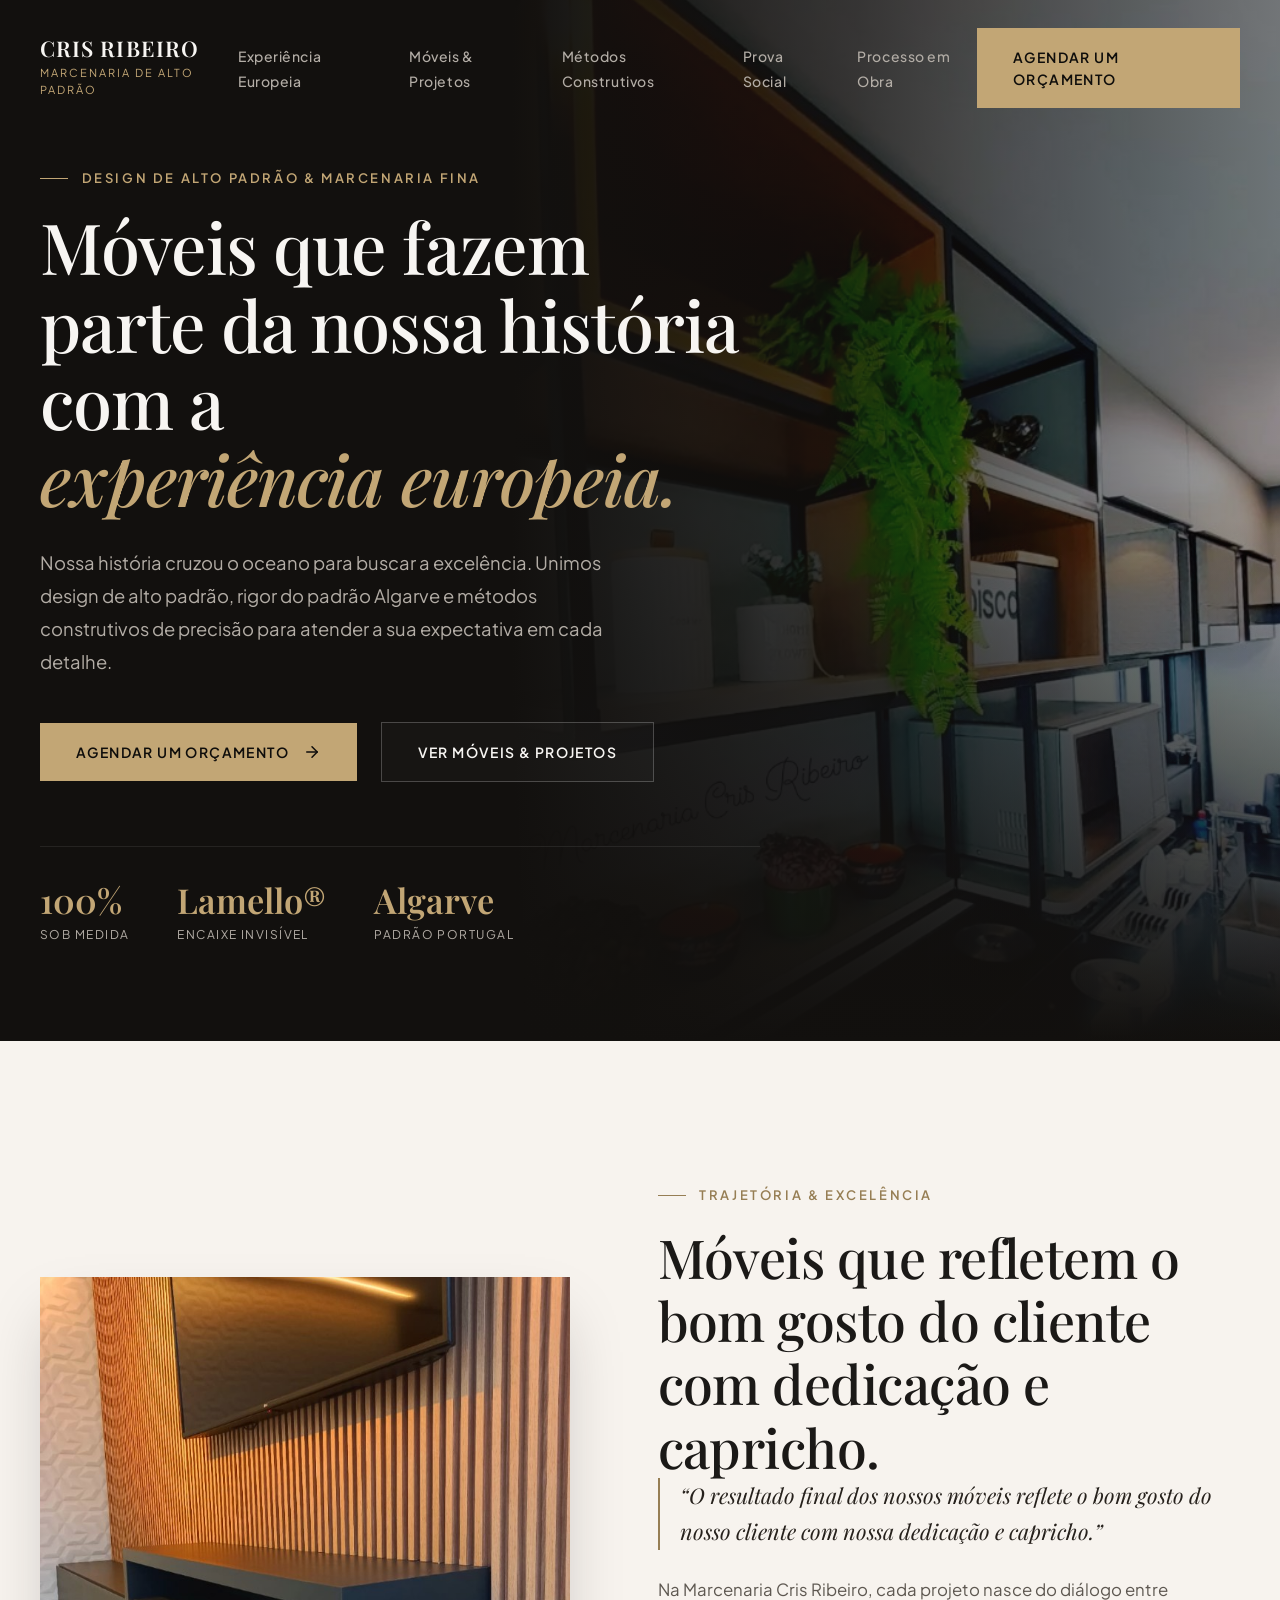
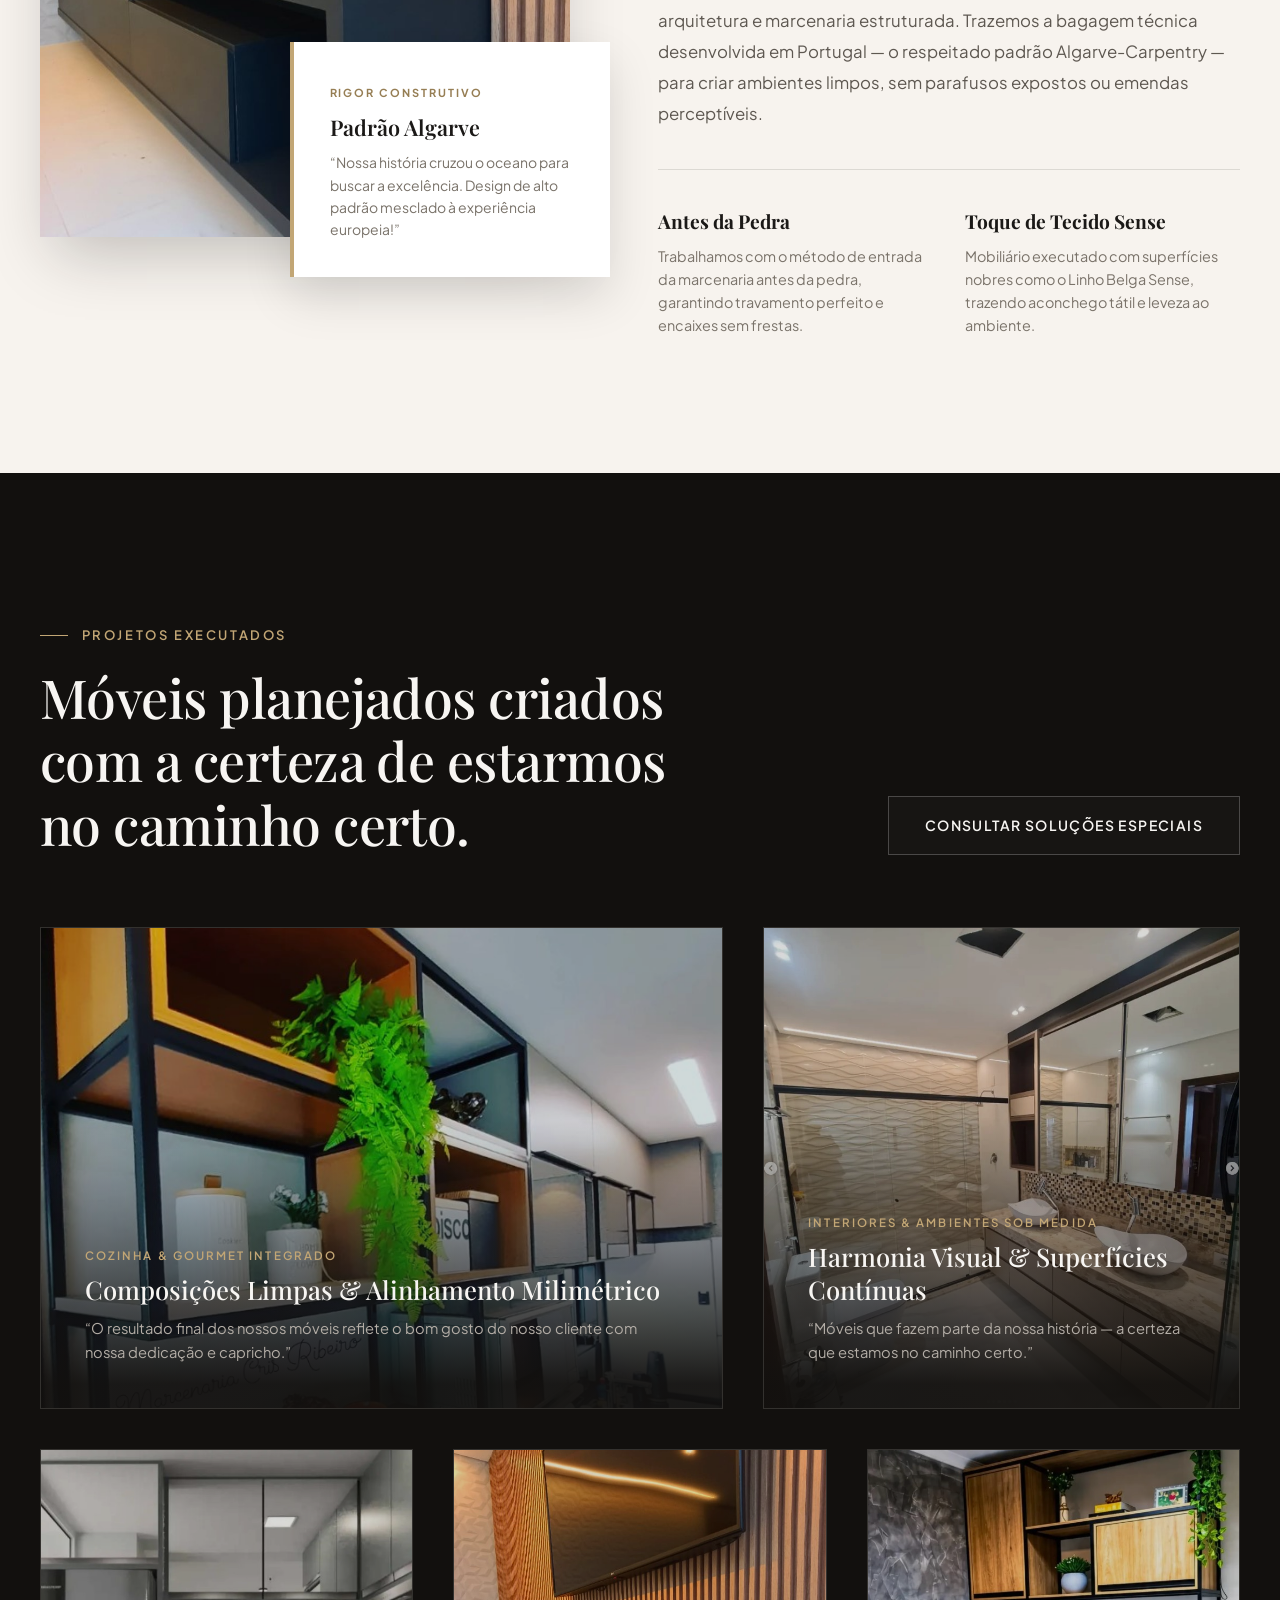
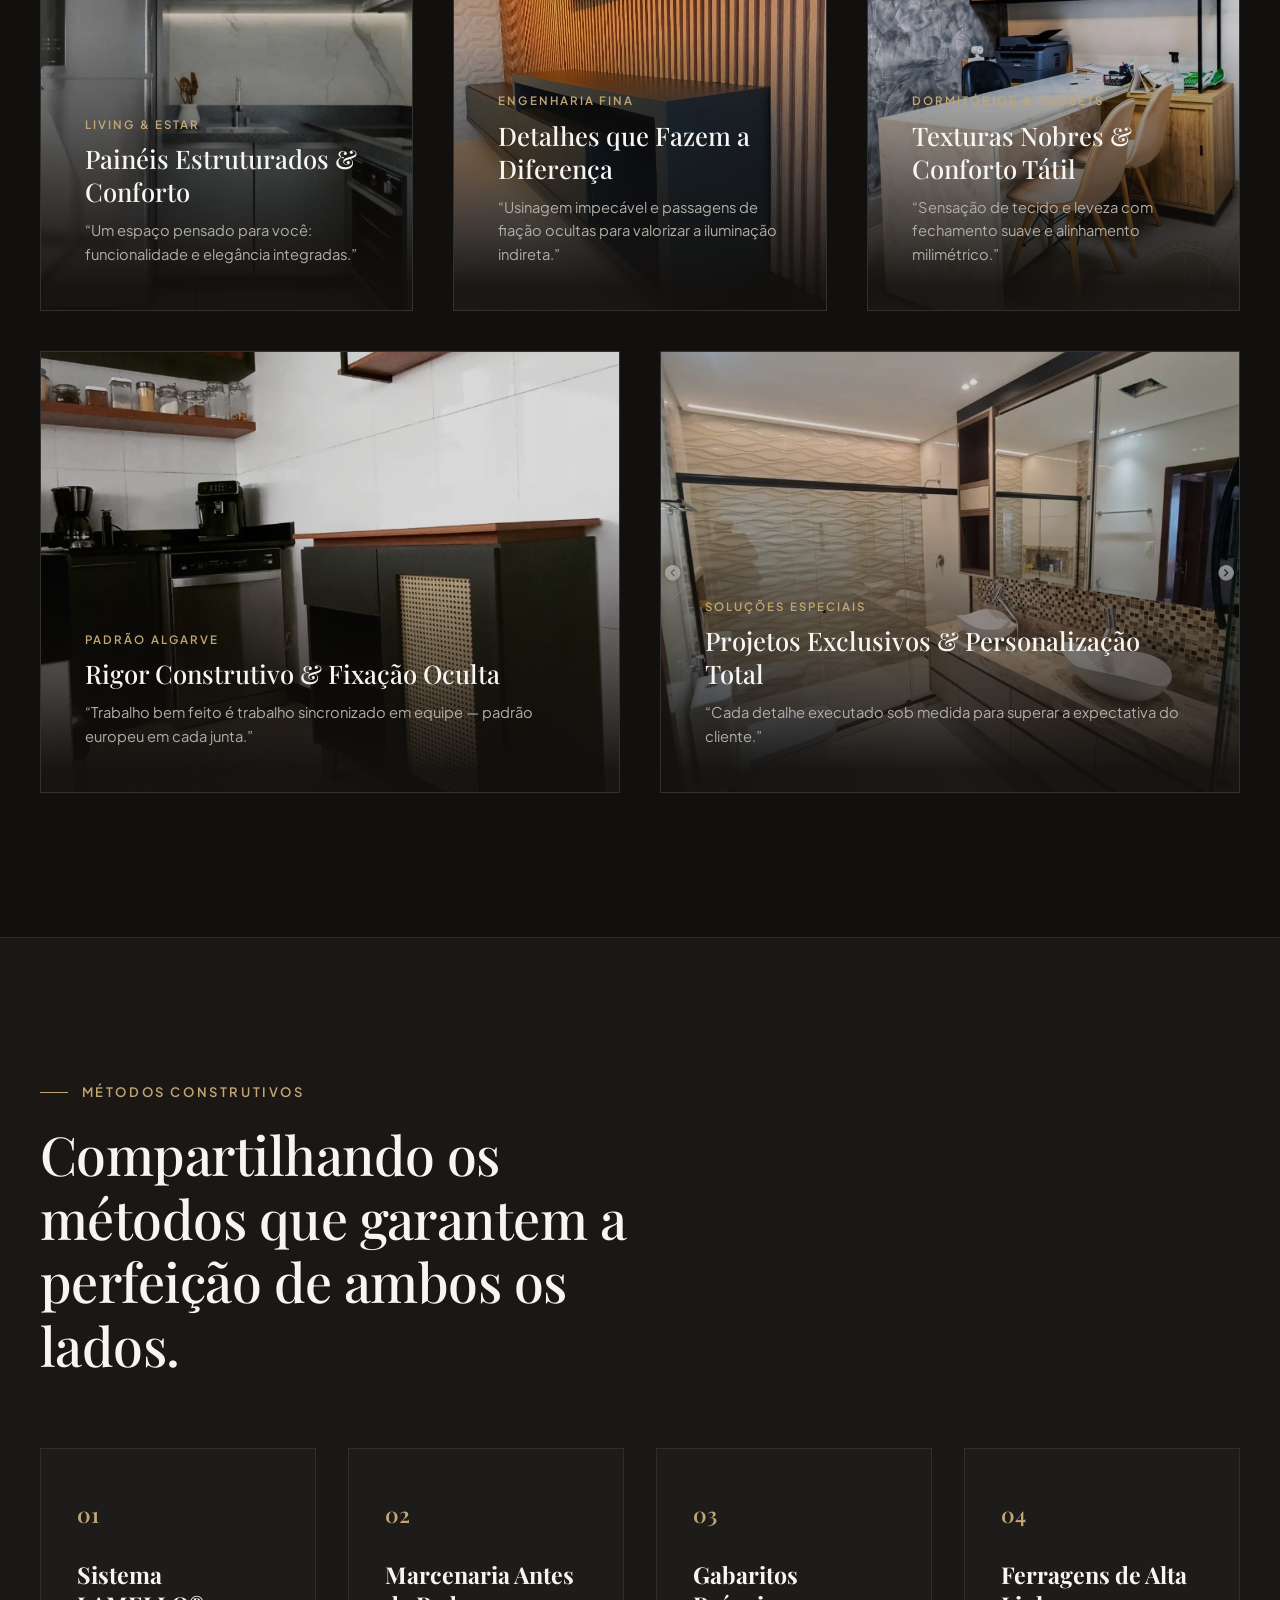
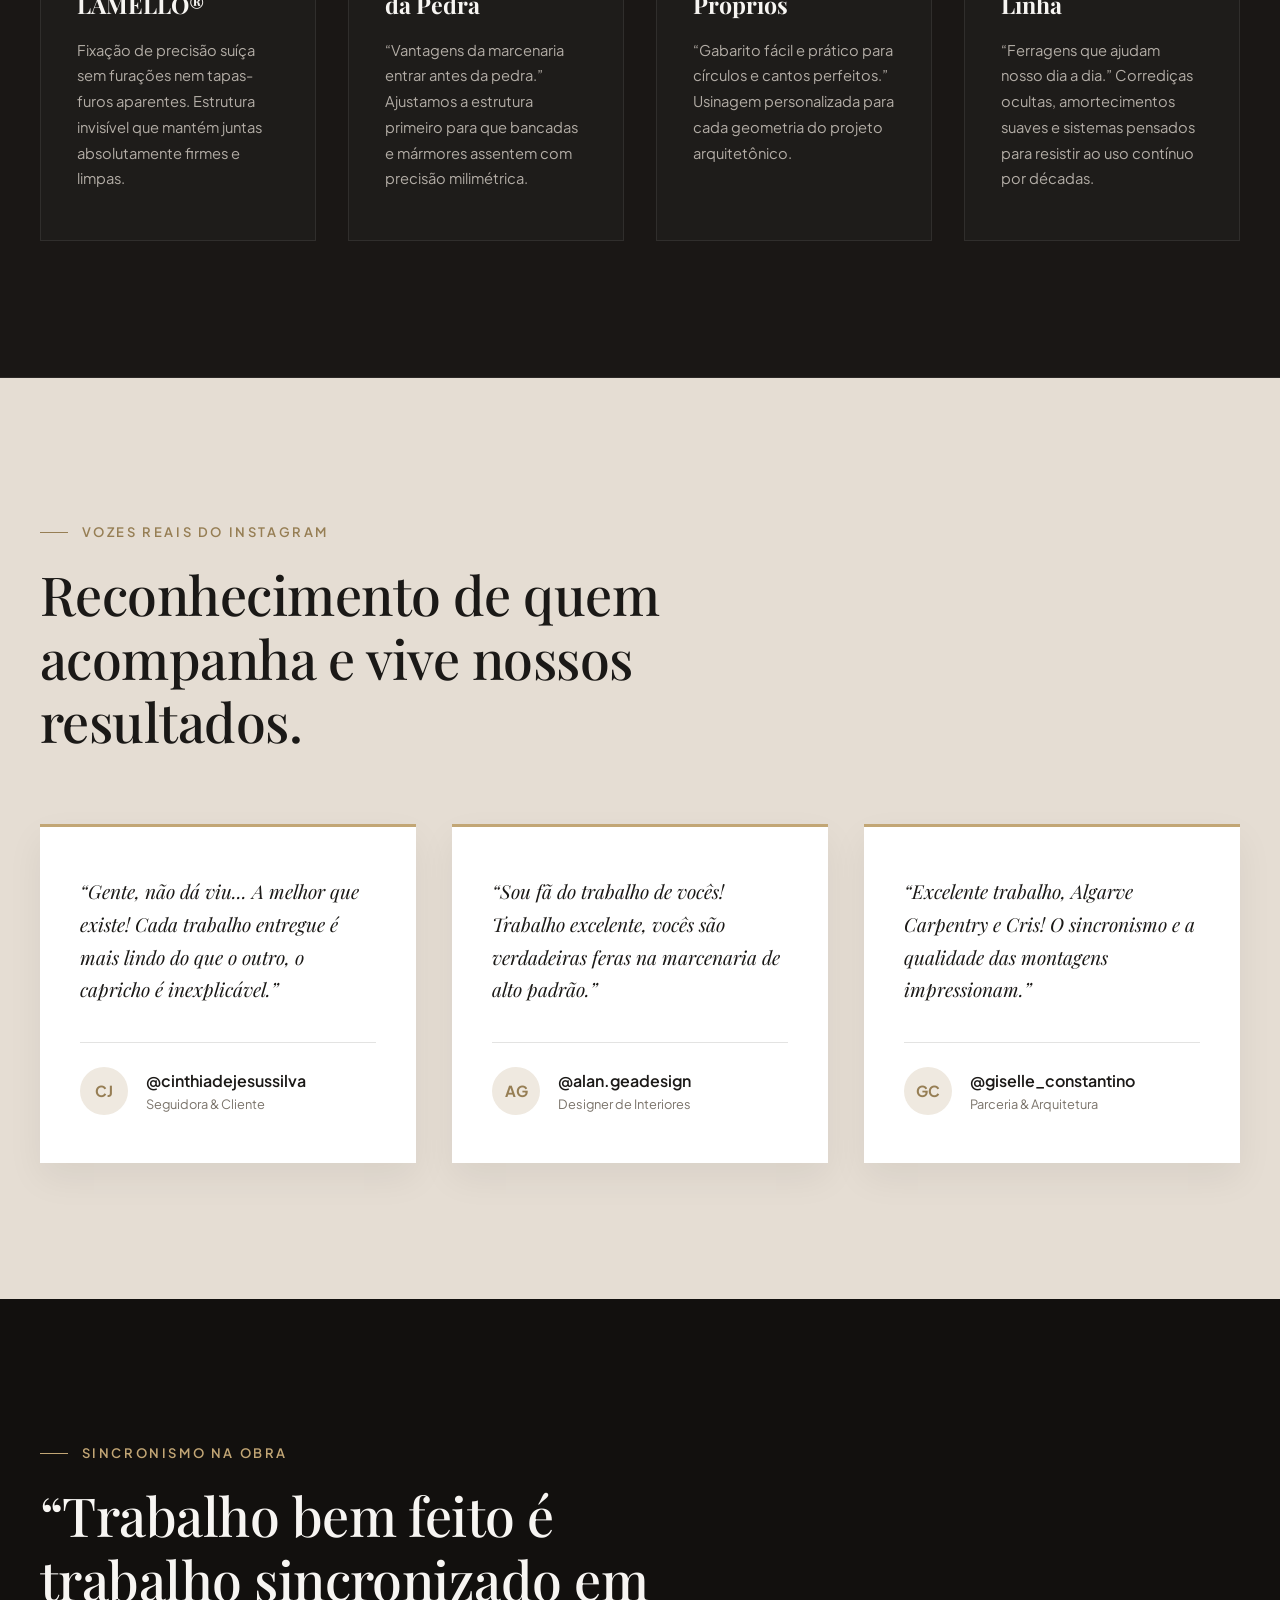
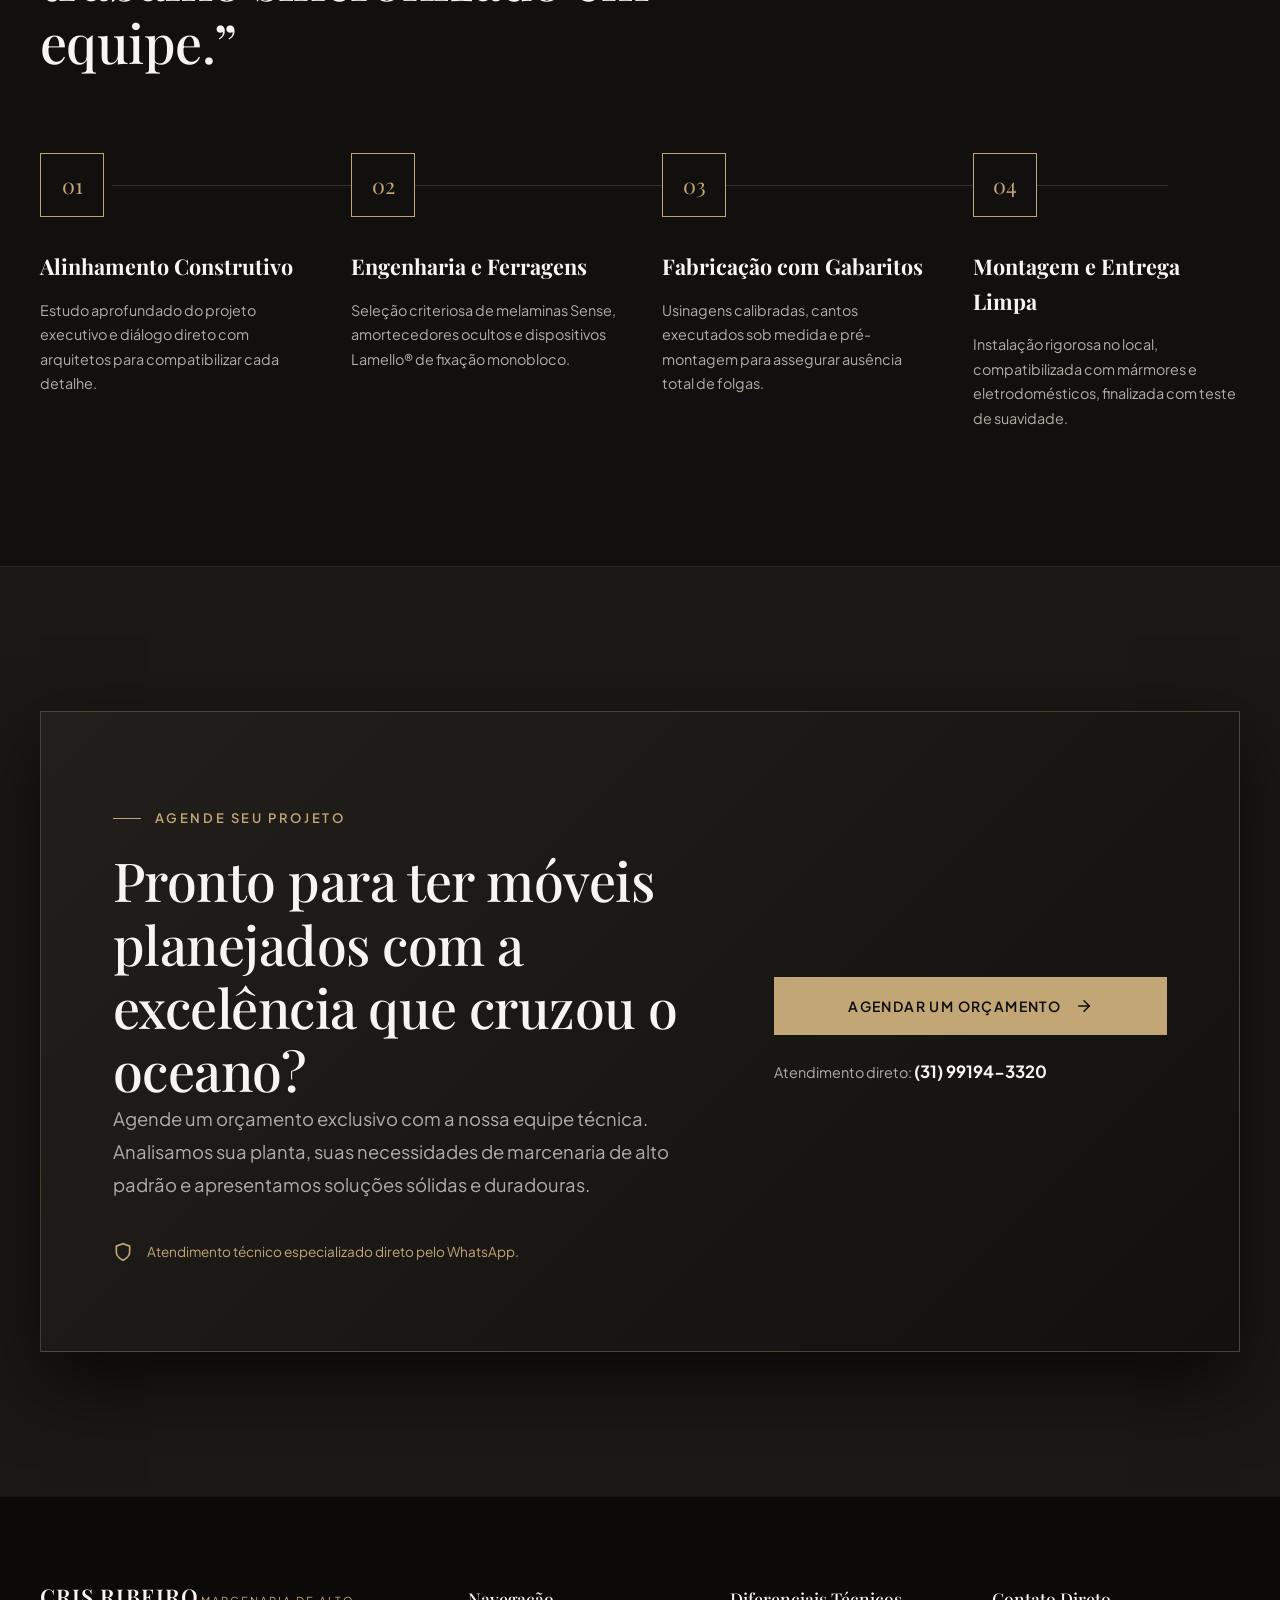
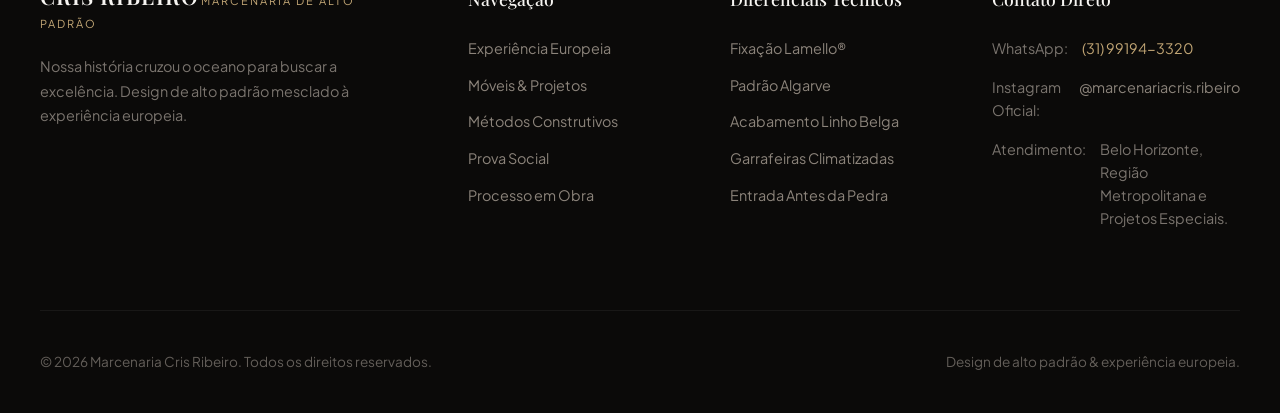
==== index.html @ a6325bee "feat: add root index.html to redirect to v1" ====
<!DOCTYPE html>
<html lang="pt-BR">
<head>
  <meta charset="UTF-8">
  <meta http-equiv="refresh" content="0; url=v1/">
  <title>Marcenaria Cris Ribeiro</title>
  <script>
    window.location.replace('v1/');
  </script>
</head>
<body>
  <p>Redirecionando para <a href="v1/">Marcenaria Cris Ribeiro</a>...</p>
</body>
</html>
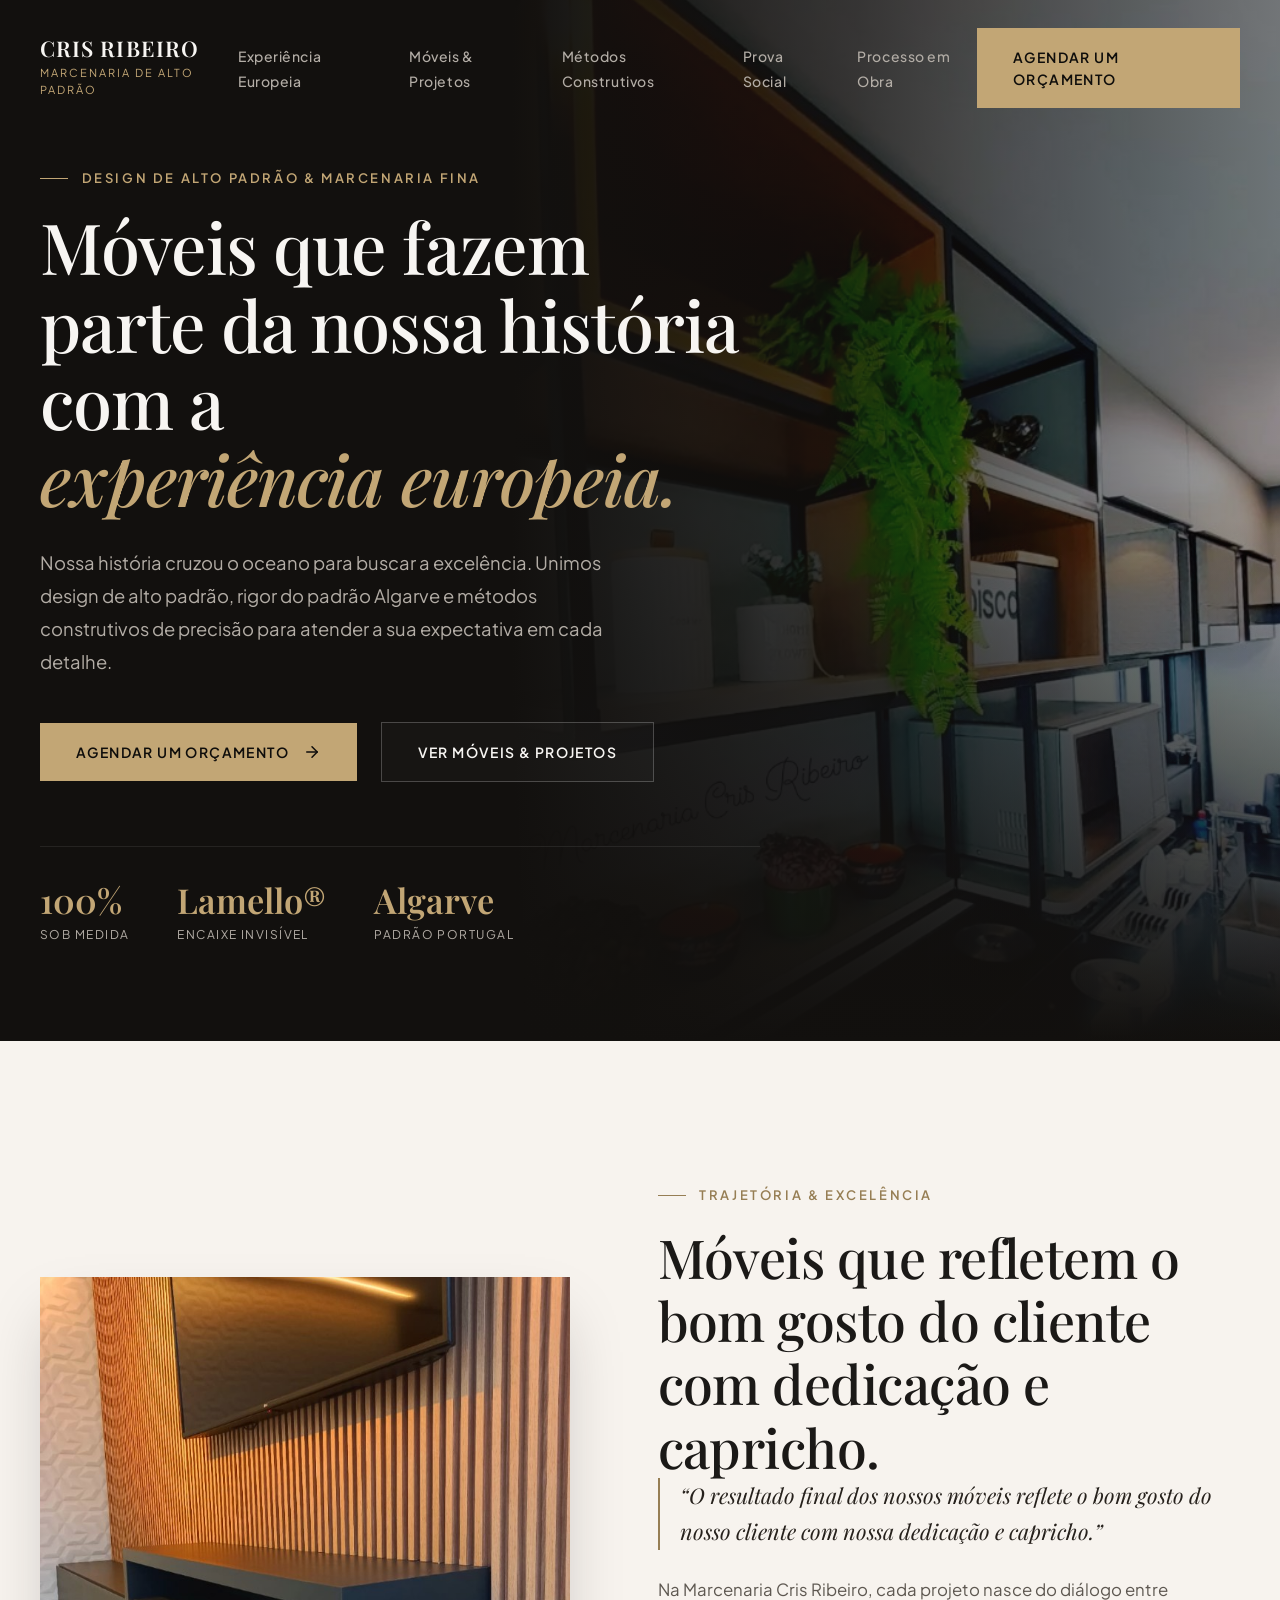
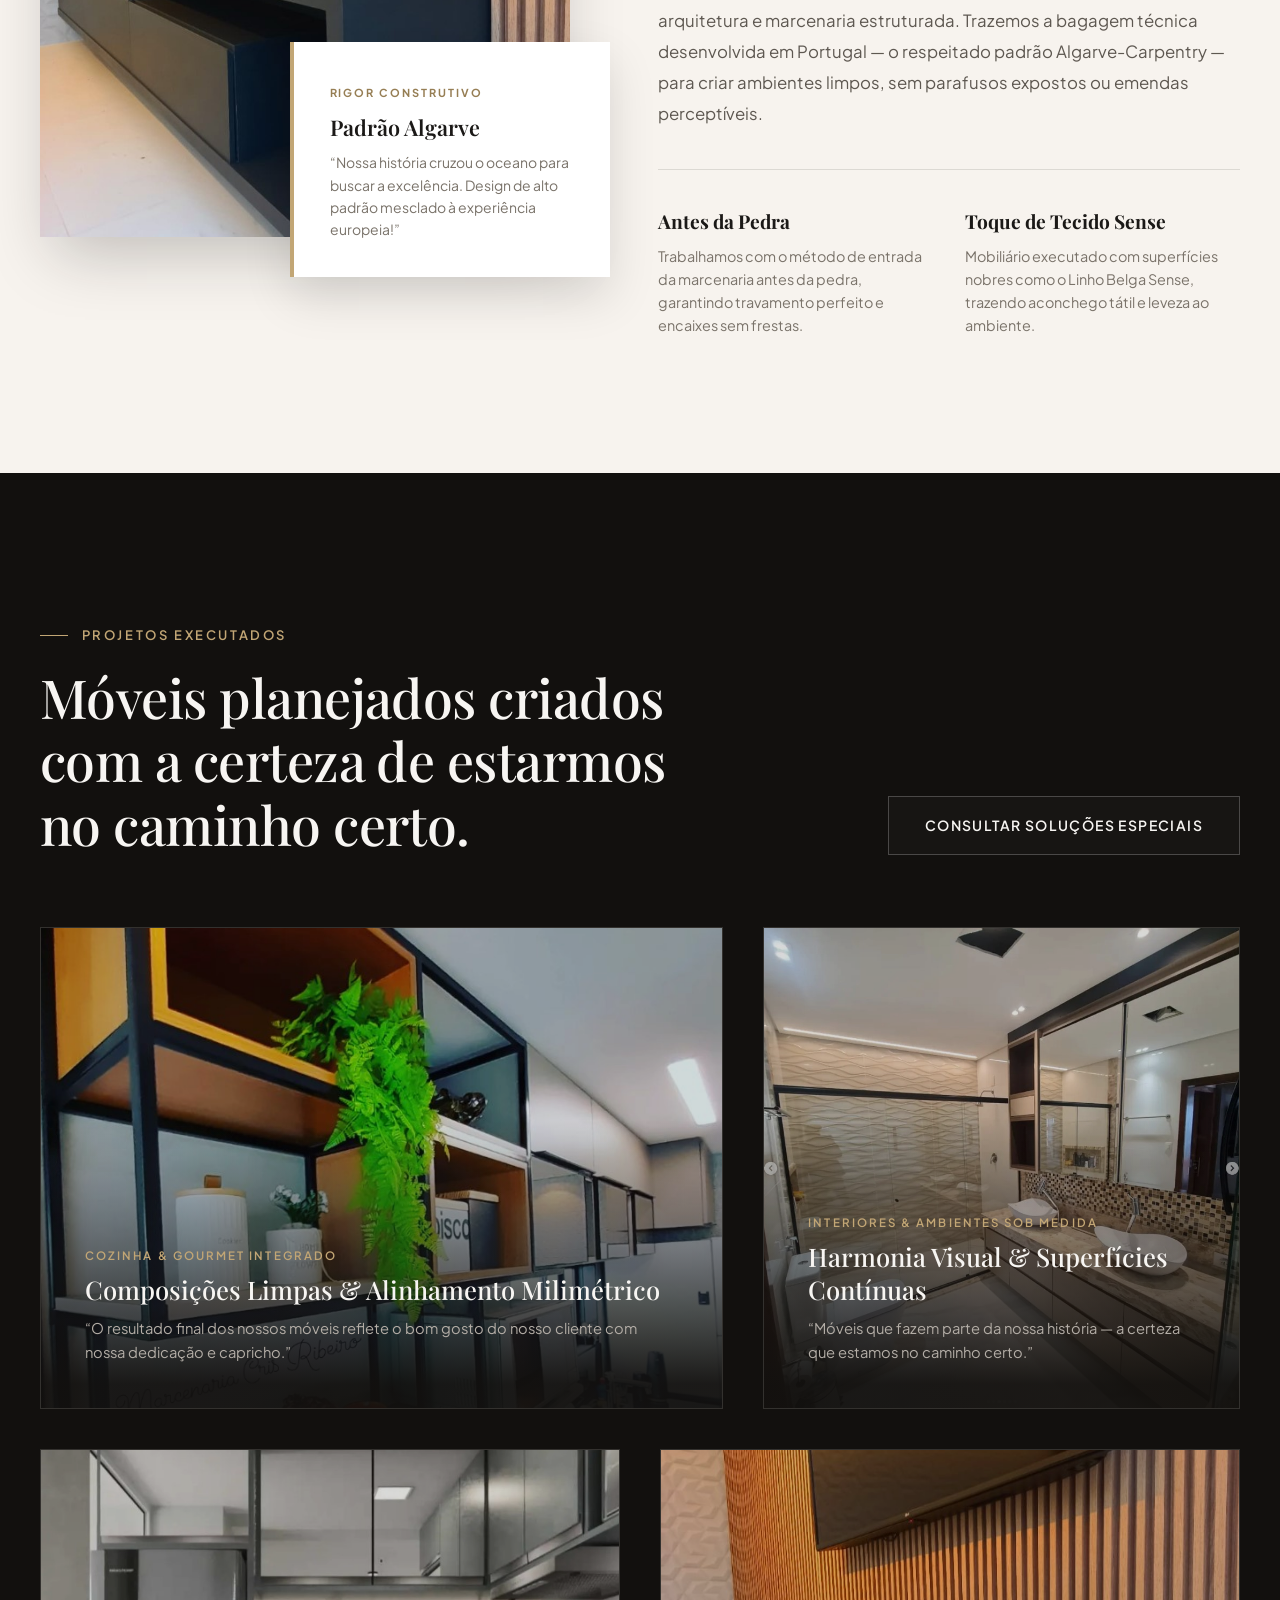
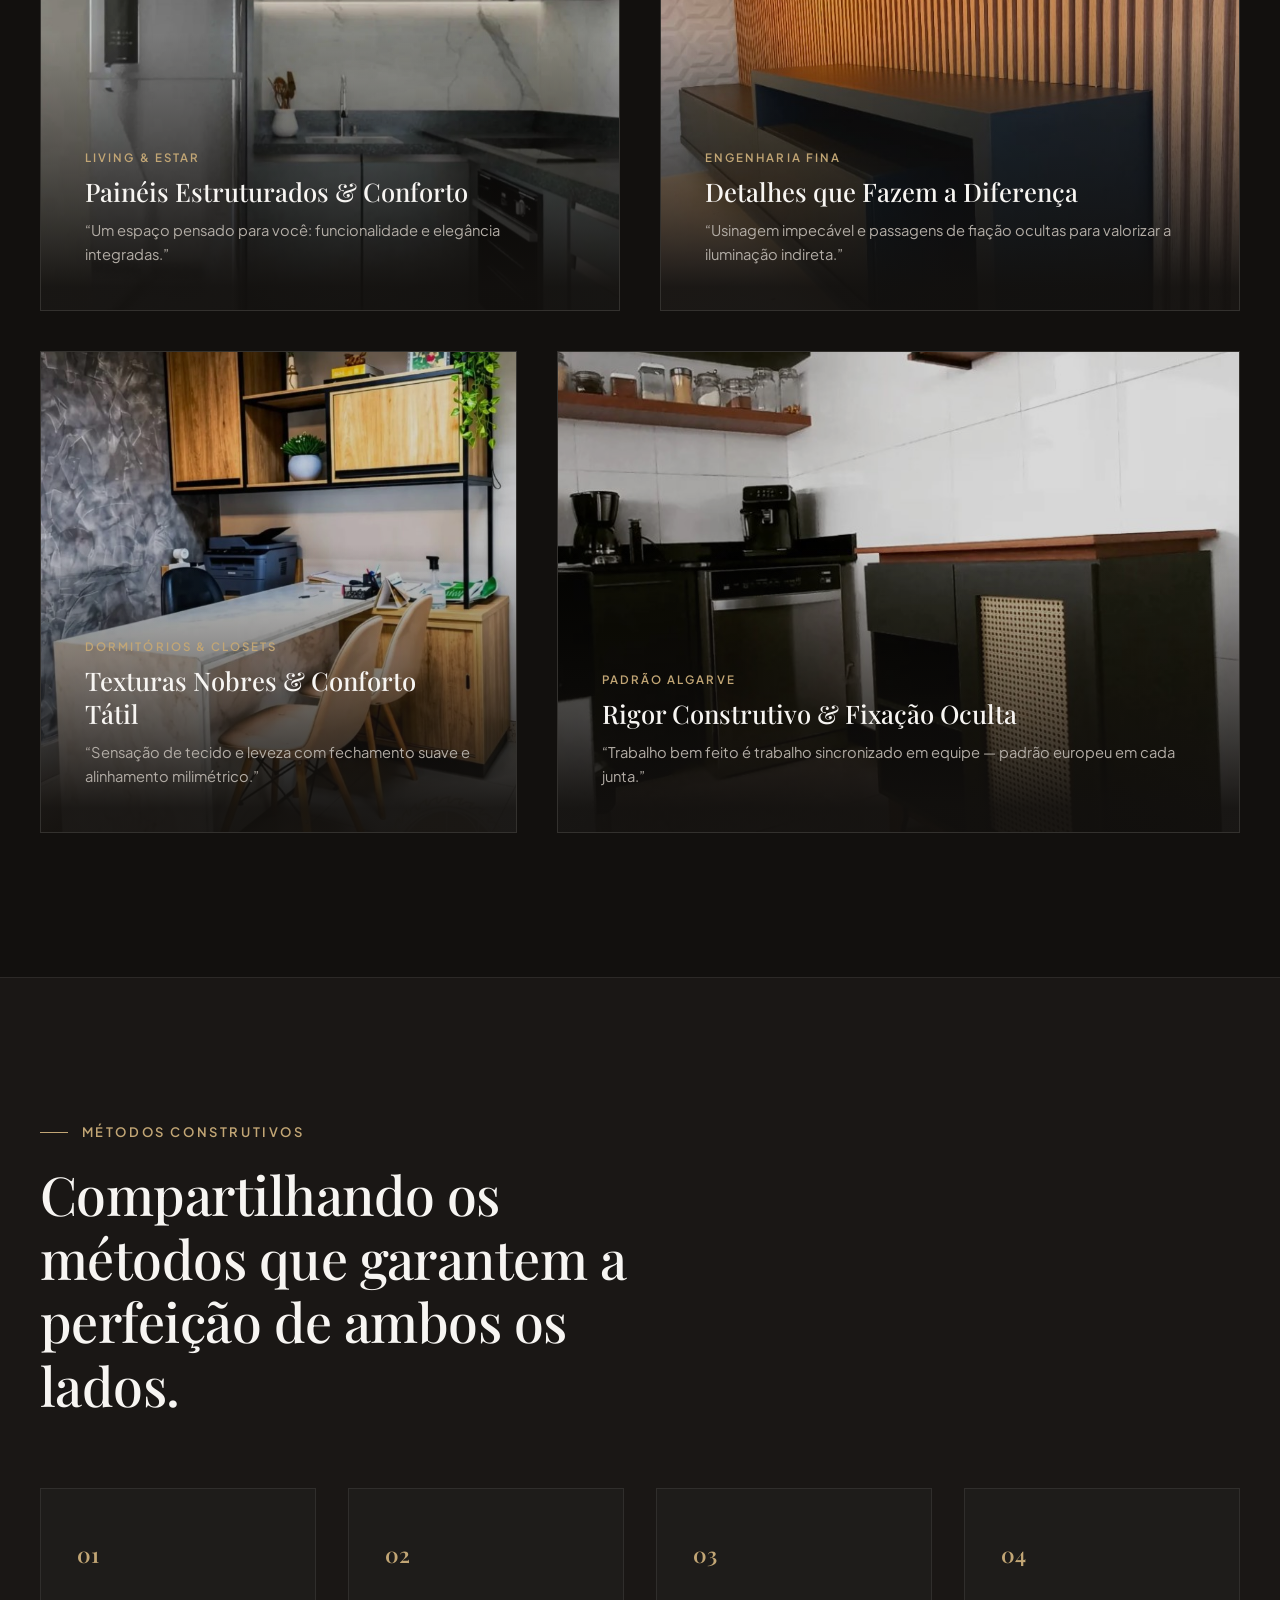
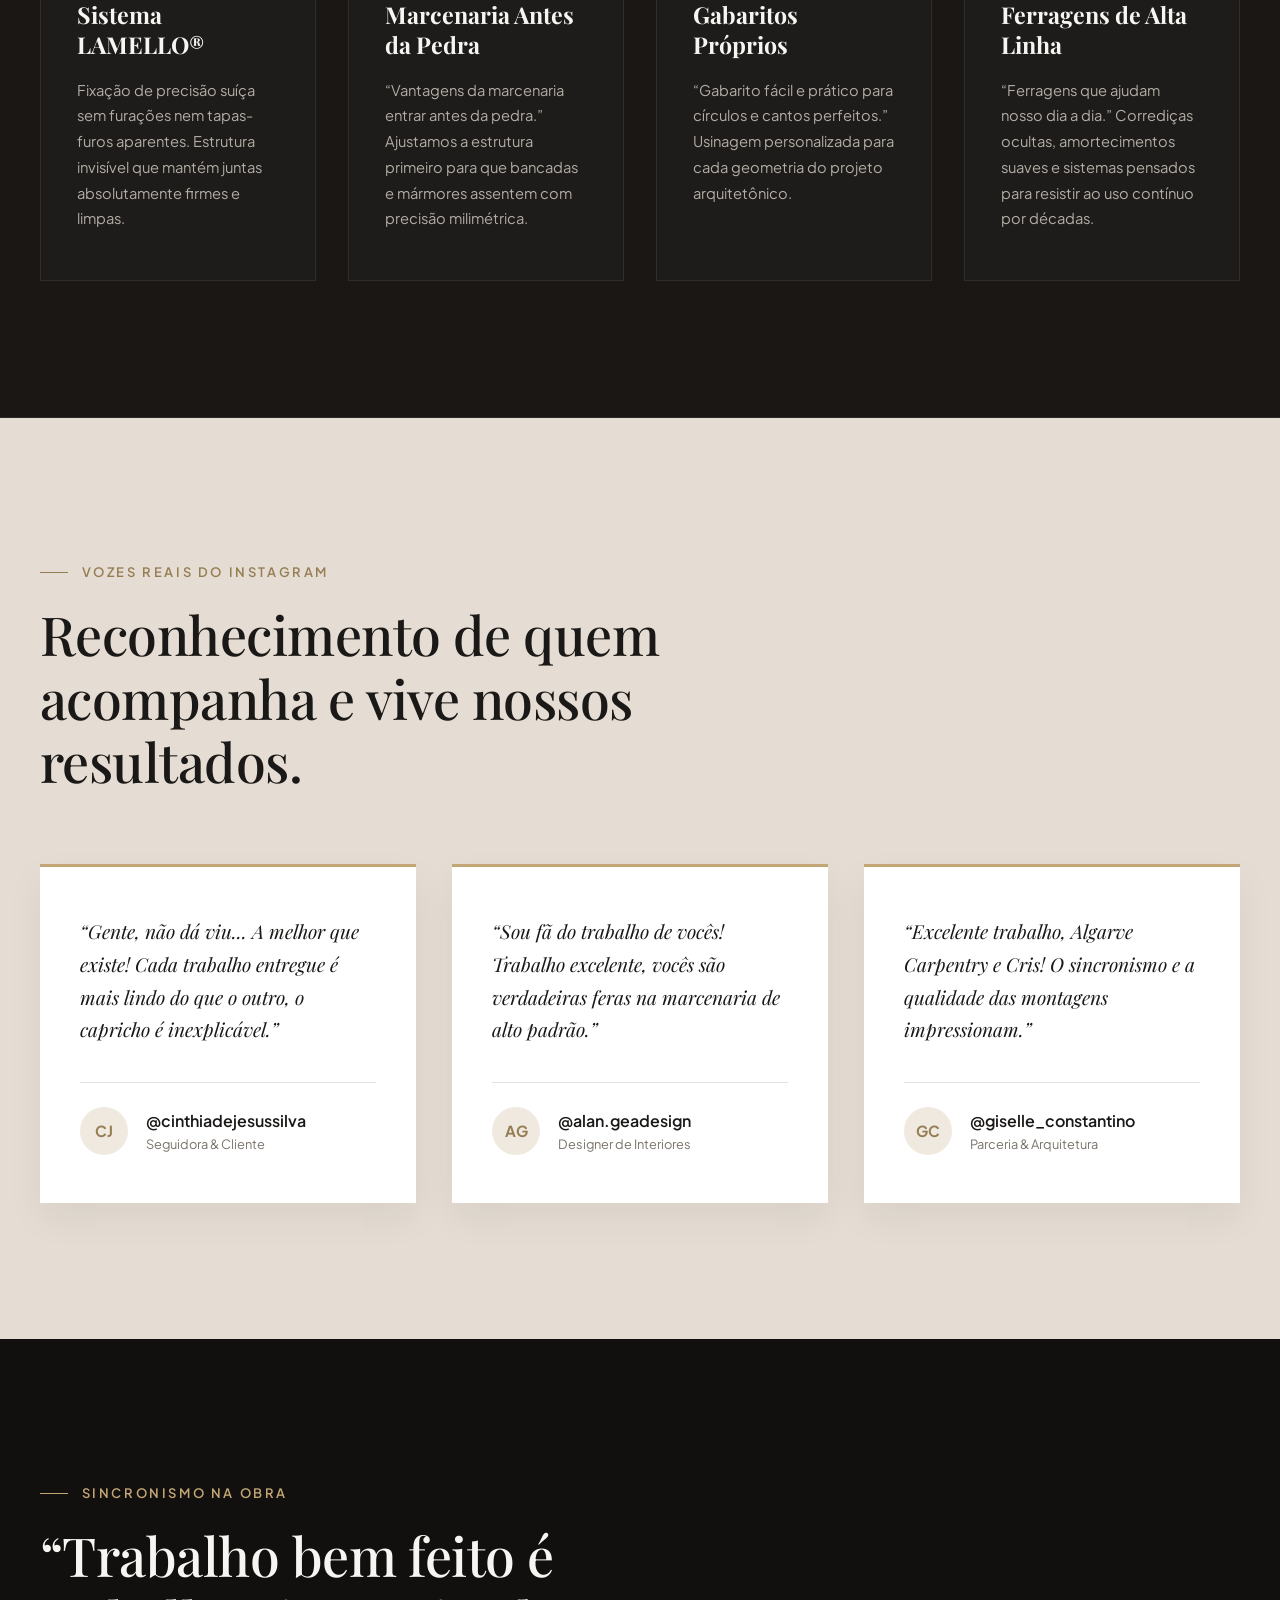
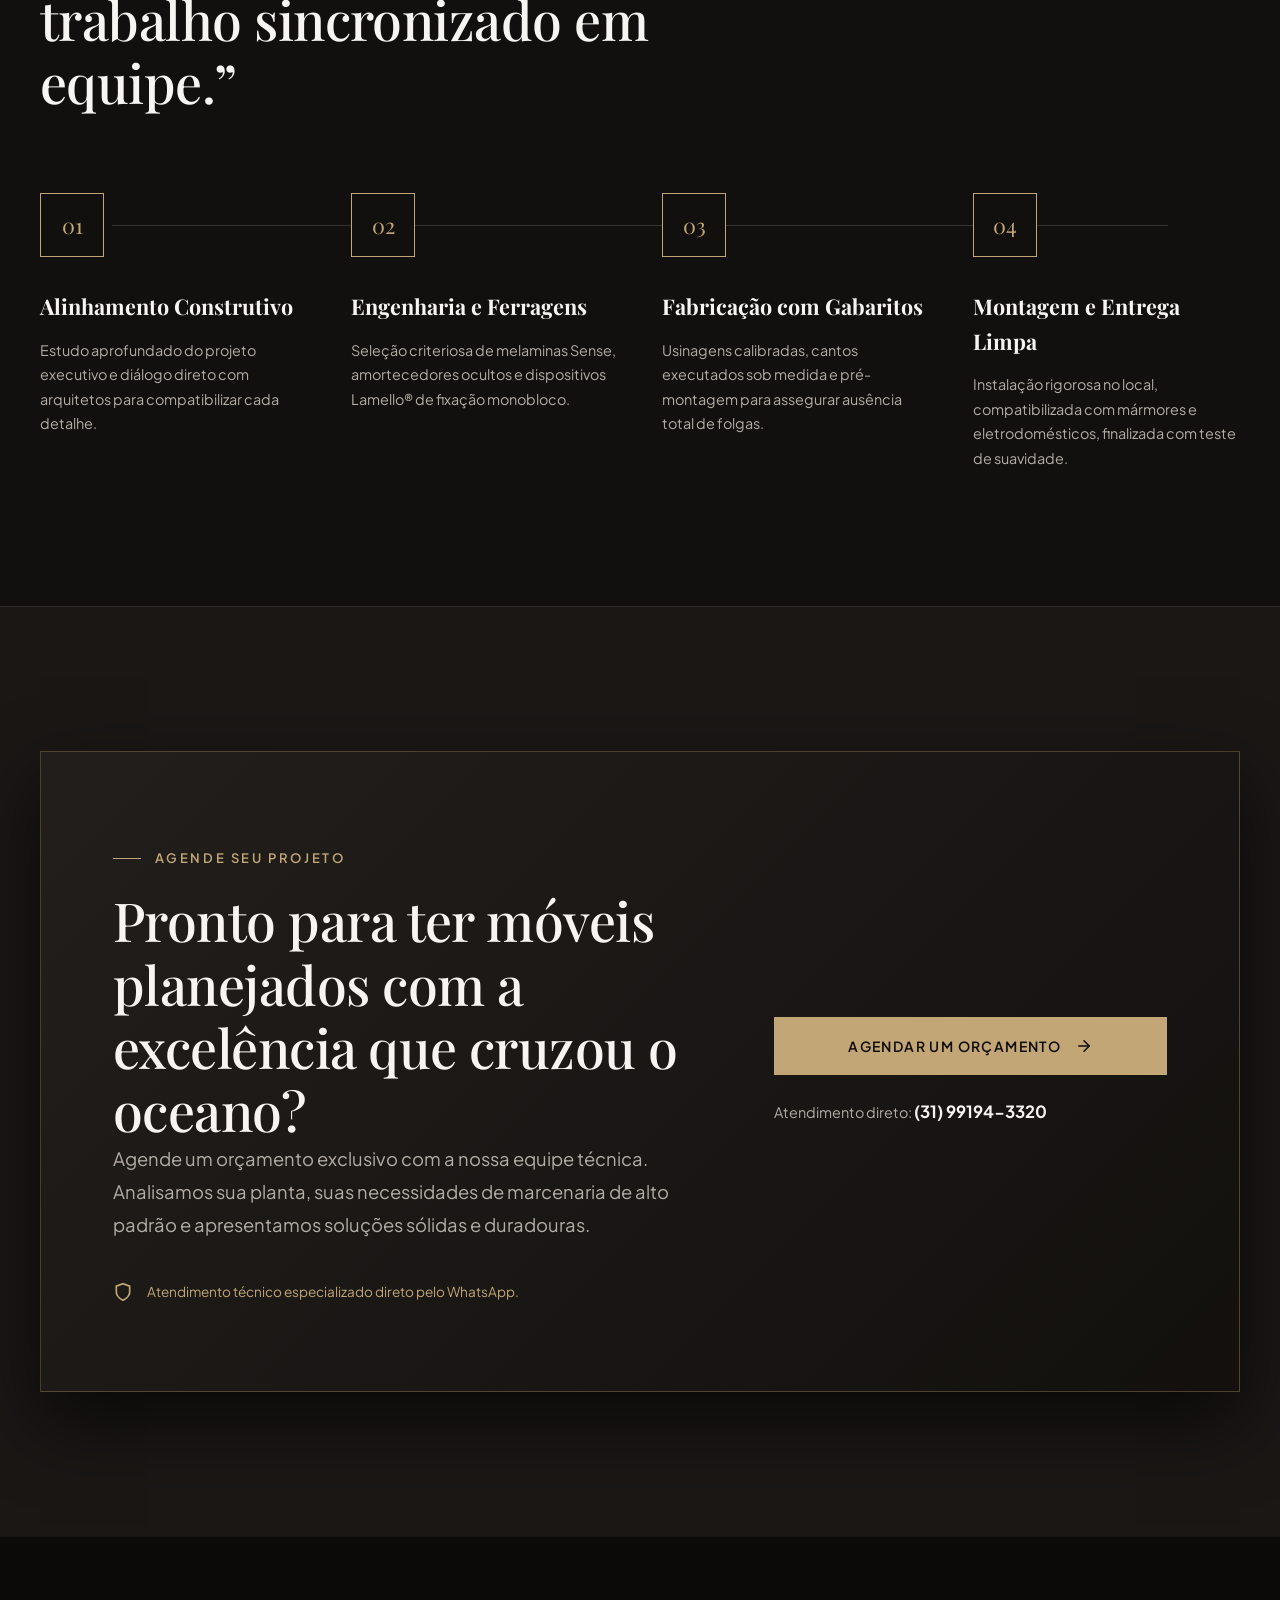
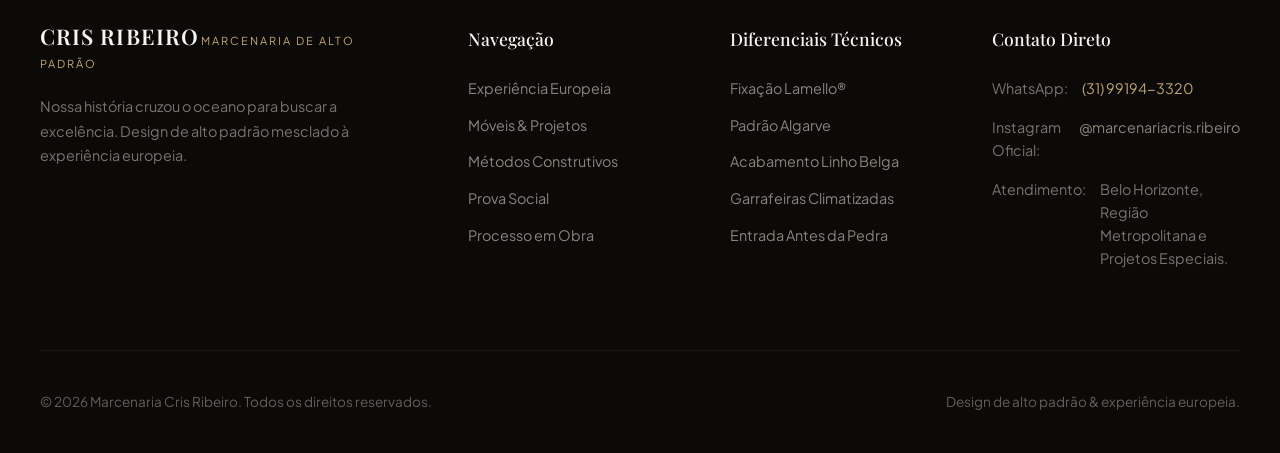
==== commit 3ead8dcb: "fix: remove duplicated Foto2 and balance 6 unique portfolio cards" ====
--- a/index.html
+++ b/index.html
@@ -2,13 +2,447 @@
 <html lang="pt-BR">
 <head>
   <meta charset="UTF-8">
-  <meta http-equiv="refresh" content="0; url=v1/">
-  <title>Marcenaria Cris Ribeiro</title>
-  <script>
-    window.location.replace('v1/');
-  </script>
+  <meta name="viewport" content="width=device-width, initial-scale=1.0">
+  <title>Marcenaria Cris Ribeiro | Móveis Planejados & Marcenaria de Alto Padrão</title>
+  <meta name="description" content="Nossa história cruzou o oceano para buscar a excelência. Design de alto padrão mesclado à experiência europeia, padrão Algarve, sistema Lamello® e rigor em cada detalhe.">
+
+  <!-- Google Fonts: Playfair Display & Plus Jakarta Sans -->
+  <link rel="preconnect" href="https://fonts.googleapis.com">
+  <link rel="preconnect" href="https://fonts.gstatic.com" crossorigin>
+  <link href="https://fonts.googleapis.com/css2?family=Plus+Jakarta+Sans:wght@300;400;500;600;700&family=Playfair+Display:ital,wght@0,400;0,500;0,600;0,700;1,400;1,500&display=swap" rel="stylesheet">
+
+  <!-- Stylesheet -->
+  <link rel="stylesheet" href="assets/css/style.css">
 </head>
 <body>
-  <p>Redirecionando para <a href="v1/">Marcenaria Cris Ribeiro</a>...</p>
+
+  <!-- HEADER -->
+  <header class="site-header">
+    <div class="container nav-container">
+      <a href="#" class="brand-logo" aria-label="Marcenaria Cris Ribeiro">
+        <div class="brand-text">
+          <span class="brand-title">CRIS RIBEIRO</span>
+          <span class="brand-tagline">Marcenaria de Alto Padrão</span>
+        </div>
+      </a>
+
+      <nav>
+        <ul class="nav-menu">
+          <li><a href="#experiencia" class="nav-link">Experiência Europeia</a></li>
+          <li><a href="#projetos" class="nav-link">Móveis & Projetos</a></li>
+          <li><a href="#metodos" class="nav-link">Métodos Construtivos</a></li>
+          <li><a href="#depoimentos" class="nav-link">Prova Social</a></li>
+          <li><a href="#processo" class="nav-link">Processo em Obra</a></li>
+        </ul>
+      </nav>
+
+      <div class="nav-cta">
+        <a href="https://api.whatsapp.com/send?phone=5531991943320&text=Olá!%20Gostaria%20de%20agendar%20um%20orçamento%20para%20meu%20projeto%20com%20a%20Marcenaria%20Cris%20Ribeiro." class="btn btn-primary" target="_blank" rel="noopener noreferrer">
+          Agendar um orçamento
+        </a>
+        <button class="nav-toggle" aria-label="Abrir menu de navegação">
+          <span></span>
+          <span></span>
+          <span></span>
+        </button>
+      </div>
+    </div>
+  </header>
+
+  <!-- HERO SECTION -->
+  <section class="hero-section">
+    <div class="hero-backdrop">
+      <!-- Background Video loop from real high-standard workshop/furniture clips -->
+      <video autoplay muted loop playsinline poster="assets/images/Foto1.jpg">
+        <source src="assets/videos/video_11.mp4" type="video/mp4">
+        <img src="assets/images/Foto1.jpg" alt="Móveis que fazem parte da nossa história">
+      </video>
+    </div>
+
+    <div class="container">
+      <div class="hero-content reveal-fade-up">
+        <span class="eyebrow">Design de Alto Padrão & Marcenaria Fina</span>
+        <h1 class="heading-hero hero-title">
+          Móveis que fazem parte da nossa história com a <span>experiência europeia.</span>
+        </h1>
+        <p class="hero-desc">
+          Nossa história cruzou o oceano para buscar a excelência. Unimos design de alto padrão, rigor do padrão Algarve e métodos construtivos de precisão para atender a sua expectativa em cada detalhe.
+        </p>
+
+        <div class="hero-actions">
+          <a href="https://api.whatsapp.com/send?phone=5531991943320&text=Olá!%20Gostaria%20de%20agendar%20um%20orçamento%20com%20a%20Cris%20Ribeiro." class="btn btn-primary" target="_blank" rel="noopener noreferrer">
+            Agendar um orçamento
+            <svg width="18" height="18" viewBox="0 0 24 24" fill="none" stroke="currentColor" stroke-width="2" stroke-linecap="round" stroke-linejoin="round"><line x1="5" y1="12" x2="19" y2="12"></line><polyline points="12 5 19 12 12 19"></polyline></svg>
+          </a>
+          <a href="#projetos" class="btn btn-outline">
+            Ver Móveis & Projetos
+          </a>
+        </div>
+
+        <div class="hero-badges">
+          <div class="hero-badge-item">
+            <span class="badge-number">100%</span>
+            <span class="badge-label">Sob Medida</span>
+          </div>
+          <div class="hero-badge-item">
+            <span class="badge-number">Lamello®</span>
+            <span class="badge-label">Encaixe Invisível</span>
+          </div>
+          <div class="hero-badge-item">
+            <span class="badge-number">Algarve</span>
+            <span class="badge-label">Padrão Portugal</span>
+          </div>
+        </div>
+      </div>
+    </div>
+  </section>
+
+  <!-- HERITAGE / EXPERIÊNCIA EUROPEIA (WARM CREAM SECTION) -->
+  <section class="heritage-section" id="experiencia">
+    <div class="container">
+      <div class="heritage-grid">
+        <div class="heritage-visual-wrap reveal-fade-left">
+          <div class="heritage-main-img-box">
+            <img src="assets/images/Foto4.jpg" alt="Acabamento milimétrico de marcenaria fina">
+          </div>
+          <div class="heritage-floating-card">
+            <span class="floating-card-tag">Rigor Construtivo</span>
+            <h4 class="floating-card-title">Padrão Algarve</h4>
+            <p class="floating-card-text">
+              “Nossa história cruzou o oceano para buscar a excelência. Design de alto padrão mesclado à experiência europeia!”
+            </p>
+          </div>
+        </div>
+
+        <div class="heritage-content reveal-fade-right">
+          <span class="eyebrow eyebrow-dark">Trajetória & Excelência</span>
+          <h2 class="heading-lg">Móveis que refletem o bom gosto do cliente com dedicação e capricho.</h2>
+          <blockquote class="heritage-lead">
+            “O resultado final dos nossos móveis reflete o bom gosto do nosso cliente com nossa dedicação e capricho.”
+          </blockquote>
+          <p>
+            Na Marcenaria Cris Ribeiro, cada projeto nasce do diálogo entre arquitetura e marcenaria estruturada. Trazemos a bagagem técnica desenvolvida em Portugal — o respeitado padrão Algarve-Carpentry — para criar ambientes limpos, sem parafusos expostos ou emendas perceptíveis.
+          </p>
+
+          <div class="heritage-pillars">
+            <div class="pillar-item">
+              <h4>Antes da Pedra</h4>
+              <p>Trabalhamos com o método de entrada da marcenaria antes da pedra, garantindo travamento perfeito e encaixes sem frestas.</p>
+            </div>
+            <div class="pillar-item">
+              <h4>Toque de Tecido Sense</h4>
+              <p>Mobiliário executado com superfícies nobres como o Linho Belga Sense, trazendo aconchego tátil e leveza ao ambiente.</p>
+            </div>
+          </div>
+        </div>
+      </div>
+    </div>
+  </section>
+
+  <!-- PORTFOLIO SHOWCASE (FOCADO EM MÓVEIS E DETALHES DE PROJETOS) -->
+  <section class="portfolio-section" id="projetos">
+    <div class="container">
+      <div class="section-head-flex reveal-fade-up">
+        <div class="section-head-content">
+          <span class="eyebrow">Projetos Executados</span>
+          <h2 class="heading-lg">Móveis planejados criados com a certeza de estarmos no caminho certo.</h2>
+        </div>
+        <a href="https://api.whatsapp.com/send?phone=5531991943320&text=Olá!%20Gostaria%20de%20consultar%20projetos%20semelhantes." target="_blank" rel="noopener noreferrer" class="btn btn-outline">
+          Consultar Soluções Especiais
+        </a>
+      </div>
+
+      <div class="portfolio-grid">
+        <!-- Card 1: Cozinha & Bancada Nobre (Foto 1) -->
+        <div class="portfolio-card portfolio-card-large reveal-scale">
+          <div class="portfolio-card-img-wrap">
+            <img src="assets/images/Foto1.jpg" alt="Marcenaria de cozinha planejada de alto padrão e bancada nobre">
+          </div>
+          <div class="portfolio-overlay">
+            <span class="portfolio-category">Cozinha & Gourmet Integrado</span>
+            <h3 class="portfolio-title">Composições Limpas & Alinhamento Milimétrico</h3>
+            <p class="portfolio-details">“O resultado final dos nossos móveis reflete o bom gosto do nosso cliente com nossa dedicação e capricho.”</p>
+          </div>
+        </div>
+
+        <!-- Card 2: Armários e Detalhes Nobres (Foto 2) -->
+        <div class="portfolio-card portfolio-card-tall reveal-scale">
+          <div class="portfolio-card-img-wrap">
+            <img src="assets/images/Foto2.jpg" alt="Mobiliário sob medida planejado com acabamento refinado">
+          </div>
+          <div class="portfolio-overlay">
+            <span class="portfolio-category">Interiores & Ambientes Sob Medida</span>
+            <h3 class="portfolio-title">Harmonia Visual & Superfícies Contínuas</h3>
+            <p class="portfolio-details">“Móveis que fazem parte da nossa história — a certeza que estamos no caminho certo.”</p>
+          </div>
+        </div>
+
+        <!-- Card 3: Estar & Painéis Nobres (Foto 3) -->
+        <div class="portfolio-card portfolio-card-medium reveal-scale">
+          <div class="portfolio-card-img-wrap">
+            <img src="assets/images/Foto3.jpg" alt="Painel planejado e marcenaria para living">
+          </div>
+          <div class="portfolio-overlay">
+            <span class="portfolio-category">Living & Estar</span>
+            <h3 class="portfolio-title">Painéis Estruturados & Conforto</h3>
+            <p class="portfolio-details">“Um espaço pensado para você: funcionalidade e elegância integradas.”</p>
+          </div>
+        </div>
+
+        <!-- Card 4: Marcenaria com Iluminação e Detalhes Finos (Foto 4) -->
+        <div class="portfolio-card portfolio-card-medium reveal-scale">
+          <div class="portfolio-card-img-wrap">
+            <img src="assets/images/Foto4.jpg" alt="Móvel planejado com nichos e iluminação embutida">
+          </div>
+          <div class="portfolio-overlay">
+            <span class="portfolio-category">Engenharia Fina</span>
+            <h3 class="portfolio-title">Detalhes que Fazem a Diferença</h3>
+            <p class="portfolio-details">“Usinagem impecável e passagens de fiação ocultas para valorizar a iluminação indireta.”</p>
+          </div>
+        </div>
+
+        <!-- Card 5: Armários com Acabamento Nobre (Foto 5) -->
+        <div class="portfolio-card portfolio-card-tall reveal-scale">
+          <div class="portfolio-card-img-wrap">
+            <img src="assets/images/Foto5.jpg" alt="Armários planejados com ferragens ocultas e puxadores embutidos">
+          </div>
+          <div class="portfolio-overlay">
+            <span class="portfolio-category">Dormitórios & Closets</span>
+            <h3 class="portfolio-title">Texturas Nobres & Conforto Tátil</h3>
+            <p class="portfolio-details">“Sensação de tecido e leveza com fechamento suave e alinhamento milimétrico.”</p>
+          </div>
+        </div>
+
+        <!-- Card 6: Painel e Marcenaria Completa (Foto 6) -->
+        <div class="portfolio-card portfolio-card-large reveal-scale">
+          <div class="portfolio-card-img-wrap">
+            <img src="assets/images/Foto6.jpg" alt="Ambiente integrado com móveis sob medida de alta marcenaria">
+          </div>
+          <div class="portfolio-overlay">
+            <span class="portfolio-category">Padrão Algarve</span>
+            <h3 class="portfolio-title">Rigor Construtivo & Fixação Oculta</h3>
+            <p class="portfolio-details">“Trabalho bem feito é trabalho sincronizado em equipe — padrão europeu em cada junta.”</p>
+          </div>
+        </div>
+      </div>
+    </div>
+  </section>
+
+  <!-- MÉTODOS CONSTRUTIVOS / RIGOR TÉCNICO -->
+  <section class="craft-section" id="metodos">
+    <div class="container">
+      <div class="section-head-content reveal-fade-up">
+        <span class="eyebrow">Métodos Construtivos</span>
+        <h2 class="heading-lg">Compartilhando os métodos que garantem a perfeição de ambos os lados.</h2>
+      </div>
+
+      <div class="craft-grid">
+        <div class="craft-item reveal-fade-up">
+          <span class="craft-num">01</span>
+          <h3 class="craft-title">Sistema LAMELLO®</h3>
+          <p class="craft-desc">Fixação de precisão suíça sem furações nem tapas-furos aparentes. Estrutura invisível que mantém juntas absolutamente firmes e limpas.</p>
+        </div>
+
+        <div class="craft-item reveal-fade-up">
+          <span class="craft-num">02</span>
+          <h3 class="craft-title">Marcenaria Antes da Pedra</h3>
+          <p class="craft-desc">“Vantagens da marcenaria entrar antes da pedra.” Ajustamos a estrutura primeiro para que bancadas e mármores assentem com precisão milimétrica.</p>
+        </div>
+
+        <div class="craft-item reveal-fade-up">
+          <span class="craft-num">03</span>
+          <h3 class="craft-title">Gabaritos Próprios</h3>
+          <p class="craft-desc">“Gabarito fácil e prático para círculos e cantos perfeitos.” Usinagem personalizada para cada geometria do projeto arquitetônico.</p>
+        </div>
+
+        <div class="craft-item reveal-fade-up">
+          <span class="craft-num">04</span>
+          <h3 class="craft-title">Ferragens de Alta Linha</h3>
+          <p class="craft-desc">“Ferragens que ajudam nosso dia a dia.” Corrediças ocultas, amortecimentos suaves e sistemas pensados para resistir ao uso contínuo por décadas.</p>
+        </div>
+      </div>
+    </div>
+  </section>
+
+  <!-- PROVA SOCIAL / COMENTÁRIOS REAIS DO INSTAGRAM -->
+  <section class="testimonials-section" id="depoimentos">
+    <div class="container">
+      <div class="section-head-content reveal-fade-up">
+        <span class="eyebrow eyebrow-dark">Vozes Reais do Instagram</span>
+        <h2 class="heading-lg">Reconhecimento de quem acompanha e vive nossos resultados.</h2>
+      </div>
+
+      <div class="testimonials-grid">
+        <div class="testimonial-card reveal-fade-up">
+          <p class="testimonial-quote">
+            “Gente, não dá viu... A melhor que existe! Cada trabalho entregue é mais lindo do que o outro, o capricho é inexplicável.”
+          </p>
+          <div class="testimonial-author">
+            <div class="author-avatar">CJ</div>
+            <div class="author-info">
+              <h5>@cinthiadejesussilva</h5>
+              <span>Seguidora & Cliente</span>
+            </div>
+          </div>
+        </div>
+
+        <div class="testimonial-card reveal-fade-up">
+          <p class="testimonial-quote">
+            “Sou fã do trabalho de vocês! Trabalho excelente, vocês são verdadeiras feras na marcenaria de alto padrão.”
+          </p>
+          <div class="testimonial-author">
+            <div class="author-avatar">AG</div>
+            <div class="author-info">
+              <h5>@alan.geadesign</h5>
+              <span>Designer de Interiores</span>
+            </div>
+          </div>
+        </div>
+
+        <div class="testimonial-card reveal-fade-up">
+          <p class="testimonial-quote">
+            “Excelente trabalho, Algarve Carpentry e Cris! O sincronismo e a qualidade das montagens impressionam.”
+          </p>
+          <div class="testimonial-author">
+            <div class="author-avatar">GC</div>
+            <div class="author-info">
+              <h5>@giselle_constantino</h5>
+              <span>Parceria & Arquitetura</span>
+            </div>
+          </div>
+        </div>
+      </div>
+    </div>
+  </section>
+
+  <!-- PROCESSO EM OBRA -->
+  <section class="process-section" id="processo">
+    <div class="container">
+      <div class="section-head-content reveal-fade-up">
+        <span class="eyebrow">Sincronismo na Obra</span>
+        <h2 class="heading-lg">“Trabalho bem feito é trabalho sincronizado em equipe.”</h2>
+      </div>
+
+      <div class="process-steps">
+        <div class="step-item reveal-fade-up">
+          <div class="step-node">01</div>
+          <h4>Alinhamento Construtivo</h4>
+          <p>Estudo aprofundado do projeto executivo e diálogo direto com arquitetos para compatibilizar cada detalhe.</p>
+        </div>
+
+        <div class="step-item reveal-fade-up">
+          <div class="step-node">02</div>
+          <h4>Engenharia e Ferragens</h4>
+          <p>Seleção criteriosa de melaminas Sense, amortecedores ocultos e dispositivos Lamello® de fixação monobloco.</p>
+        </div>
+
+        <div class="step-item reveal-fade-up">
+          <div class="step-node">03</div>
+          <h4>Fabricação com Gabaritos</h4>
+          <p>Usinagens calibradas, cantos executados sob medida e pré-montagem para assegurar ausência total de folgas.</p>
+        </div>
+
+        <div class="step-item reveal-fade-up">
+          <div class="step-node">04</div>
+          <h4>Montagem e Entrega Limpa</h4>
+          <p>Instalação rigorosa no local, compatibilizada com mármores e eletrodomésticos, finalizada com teste de suavidade.</p>
+        </div>
+      </div>
+    </div>
+  </section>
+
+  <!-- FINAL CONVERSION HERO / CTA -->
+  <section class="final-cta-section">
+    <div class="container">
+      <div class="cta-box reveal-scale">
+        <div class="cta-content">
+          <span class="eyebrow">Agende Seu Projeto</span>
+          <h2 class="heading-lg">Pronto para ter móveis planejados com a excelência que cruzou o oceano?</h2>
+          <p>
+            Agende um orçamento exclusivo com a nossa equipe técnica. Analisamos sua planta, suas necessidades de marcenaria de alto padrão e apresentamos soluções sólidas e duradouras.
+          </p>
+          <div class="cta-badge-note">
+            <svg width="20" height="20" viewBox="0 0 24 24" fill="none" stroke="currentColor" stroke-width="2"><path d="M12 22s8-4 8-10V5l-8-3-8 3v7c0 6 8 10 8 10z"></path></svg>
+            <span>Atendimento técnico especializado direto pelo WhatsApp.</span>
+          </div>
+        </div>
+
+        <div class="cta-action-area">
+          <a href="https://api.whatsapp.com/send?phone=5531991943320&text=Olá!%20Gostaria%20de%20agendar%20um%20orçamento%20para%20meu%20projeto%20com%20a%20Marcenaria%20Cris%20Ribeiro." class="btn btn-primary" style="width: 100%; text-align: center;" target="_blank" rel="noopener noreferrer">
+            Agendar um orçamento
+            <svg width="18" height="18" viewBox="0 0 24 24" fill="none" stroke="currentColor" stroke-width="2" stroke-linecap="round" stroke-linejoin="round"><line x1="5" y1="12" x2="19" y2="12"></line><polyline points="12 5 19 12 12 19"></polyline></svg>
+          </a>
+          <p class="cta-direct-phone text-center">
+            Atendimento direto: <strong>(31) 99194-3320</strong>
+          </p>
+        </div>
+      </div>
+    </div>
+  </section>
+
+  <!-- FOOTER -->
+  <footer class="site-footer">
+    <div class="container">
+      <div class="footer-top">
+        <div class="footer-brand">
+          <span class="brand-title">CRIS RIBEIRO</span>
+          <span class="brand-tagline">Marcenaria de Alto Padrão</span>
+          <p>
+            Nossa história cruzou o oceano para buscar a excelência. Design de alto padrão mesclado à experiência europeia.
+          </p>
+        </div>
+
+        <div class="footer-col">
+          <h4>Navegação</h4>
+          <ul>
+            <li><a href="#experiencia">Experiência Europeia</a></li>
+            <li><a href="#projetos">Móveis & Projetos</a></li>
+            <li><a href="#metodos">Métodos Construtivos</a></li>
+            <li><a href="#depoimentos">Prova Social</a></li>
+            <li><a href="#processo">Processo em Obra</a></li>
+          </ul>
+        </div>
+
+        <div class="footer-col">
+          <h4>Diferenciais Técnicos</h4>
+          <ul>
+            <li><a href="#metodos">Fixação Lamello®</a></li>
+            <li><a href="#metodos">Padrão Algarve</a></li>
+            <li><a href="#projetos">Acabamento Linho Belga</a></li>
+            <li><a href="#projetos">Garrafeiras Climatizadas</a></li>
+            <li><a href="#metodos">Entrada Antes da Pedra</a></li>
+          </ul>
+        </div>
+
+        <div class="footer-col">
+          <h4>Contato Direto</h4>
+          <div class="footer-contact-item">
+            <span>WhatsApp:</span>
+            <a href="https://api.whatsapp.com/send?phone=5531991943320" target="_blank" rel="noopener noreferrer" style="color: var(--accent-gold);">
+              (31) 99194-3320
+            </a>
+          </div>
+          <div class="footer-contact-item">
+            <span>Instagram Oficial:</span>
+            <a href="https://www.instagram.com/marcenariacris.ribeiro/" target="_blank" rel="noopener noreferrer">
+              @marcenariacris.ribeiro
+            </a>
+          </div>
+          <div class="footer-contact-item">
+            <span>Atendimento:</span>
+            <span>Belo Horizonte, Região Metropolitana e Projetos Especiais.</span>
+          </div>
+        </div>
+      </div>
+
+      <div class="footer-bottom">
+        <p>&copy; 2026 Marcenaria Cris Ribeiro. Todos os direitos reservados.</p>
+        <p>Design de alto padrão & experiência europeia.</p>
+      </div>
+    </div>
+  </footer>
+
+  <!-- Script com todas as animações e interações -->
+  <script src="assets/js/main.js"></script>
 </body>
 </html>
--- a/assets/css/style.css
+++ b/assets/css/style.css
@@ -0,0 +1,1126 @@
+* {
+  margin: 0;
+  padding: 0;
+  box-sizing: border-box;
+}
+
+:root {
+  /* Warm Architectural & Editorial Palette */
+  --bg-dark: #12100E;
+  --bg-dark-elevated: #1A1715;
+  --bg-dark-card: #221F1C;
+  --bg-cream: #F7F3EE;
+  --bg-cream-alt: #EFE9E0;
+  --bg-stone: #E5DDD3;
+
+  --text-light: #F7F5F2;
+  --text-light-muted: #B3ADA6;
+  --text-dark: #1B1917;
+  --text-dark-muted: #5E5851;
+  --text-dark-subtle: #7A736A;
+
+  --accent-gold: #C2A675;
+  --accent-gold-hover: #D8BD8C;
+  --accent-gold-dark: #967E54;
+  --accent-gold-glow: rgba(194, 166, 117, 0.28);
+
+  --border-dark: rgba(255, 255, 255, 0.08);
+  --border-dark-hover: rgba(194, 166, 117, 0.45);
+  --border-light: rgba(27, 25, 23, 0.12);
+
+  --font-serif: 'Playfair Display', 'Cormorant Garamond', Georgia, serif;
+  --font-sans: 'Plus Jakarta Sans', system-ui, -apple-system, sans-serif;
+
+  --ease-out: cubic-bezier(0.16, 1, 0.3, 1);
+  --ease-elastic: cubic-bezier(0.34, 1.56, 0.64, 1);
+  --transition-fast: 0.25s var(--ease-out);
+  --transition-normal: 0.45s var(--ease-out);
+  --transition-slow: 0.85s var(--ease-out);
+}
+
+html {
+  scroll-behavior: smooth;
+  font-family: var(--font-sans);
+  background-color: var(--bg-dark);
+  color: var(--text-light);
+  -webkit-font-smoothing: antialiased;
+  -moz-osx-font-smoothing: grayscale;
+}
+
+body {
+  overflow-x: hidden;
+  line-height: 1.6;
+  position: relative;
+}
+
+/* Custom Scroll Indicator */
+.scroll-progress-bar {
+  position: fixed;
+  top: 0;
+  left: 0;
+  height: 3px;
+  background: linear-gradient(90deg, var(--accent-gold), #F7F5F2);
+  z-index: 1001;
+  width: 0%;
+  transition: width 0.1s linear;
+}
+
+img {
+  max-width: 100%;
+  height: auto;
+  display: block;
+}
+
+a {
+  text-decoration: none;
+  color: inherit;
+}
+
+button {
+  font-family: inherit;
+  cursor: pointer;
+  border: none;
+  background: none;
+}
+
+.container {
+  width: 100%;
+  max-width: 1360px;
+  margin: 0 auto;
+  padding: 0 2.5rem;
+}
+
+@media (max-width: 768px) {
+  .container {
+    padding: 0 1.25rem;
+  }
+}
+
+/* TYPOGRAPHY UTILITIES */
+.eyebrow {
+  font-size: 0.8125rem;
+  text-transform: uppercase;
+  letter-spacing: 0.2em;
+  font-weight: 600;
+  color: var(--accent-gold);
+  display: inline-flex;
+  align-items: center;
+  gap: 0.85rem;
+  margin-bottom: 1.2rem;
+}
+
+.eyebrow::before {
+  content: '';
+  display: inline-block;
+  width: 28px;
+  height: 1px;
+  background: currentColor;
+  transition: width 0.4s ease;
+}
+
+.eyebrow:hover::before {
+  width: 44px;
+}
+
+.eyebrow-dark {
+  color: var(--accent-gold-dark);
+}
+
+.heading-hero {
+  font-family: var(--font-serif);
+  font-size: clamp(2.75rem, 5.5vw, 4.5rem);
+  font-weight: 500;
+  line-height: 1.1;
+  letter-spacing: -0.015em;
+}
+
+.heading-lg {
+  font-family: var(--font-serif);
+  font-size: clamp(2.25rem, 4.2vw, 3.5rem);
+  font-weight: 500;
+  line-height: 1.18;
+  letter-spacing: -0.01em;
+}
+
+.heading-md {
+  font-family: var(--font-serif);
+  font-size: clamp(1.6rem, 2.8vw, 2.35rem);
+  font-weight: 500;
+  line-height: 1.25;
+}
+
+/* BUTTONS & CTAs WITH MICRO-INTERACTIONS */
+.btn {
+  display: inline-flex;
+  align-items: center;
+  justify-content: center;
+  gap: 0.85rem;
+  padding: 1.1rem 2.25rem;
+  font-size: 0.875rem;
+  font-weight: 600;
+  letter-spacing: 0.1em;
+  text-transform: uppercase;
+  position: relative;
+  overflow: hidden;
+  z-index: 1;
+  transition: var(--transition-normal);
+}
+
+.btn-primary {
+  background-color: var(--accent-gold);
+  color: #0E0D0B;
+}
+
+.btn-primary::before {
+  content: '';
+  position: absolute;
+  top: 0;
+  left: -100%;
+  width: 100%;
+  height: 100%;
+  background: linear-gradient(90deg, transparent, rgba(255, 255, 255, 0.4), transparent);
+  transition: 0.6s ease;
+  z-index: -1;
+}
+
+.btn-primary:hover {
+  background-color: var(--accent-gold-hover);
+  transform: translateY(-3px);
+  box-shadow: 0 14px 30px var(--accent-gold-glow);
+}
+
+.btn-primary:hover::before {
+  left: 100%;
+}
+
+.btn-primary svg {
+  transition: transform 0.3s var(--ease-elastic);
+}
+
+.btn-primary:hover svg {
+  transform: translateX(5px);
+}
+
+.btn-outline {
+  border: 1px solid rgba(255, 255, 255, 0.22);
+  color: var(--text-light);
+  background: rgba(255, 255, 255, 0.02);
+}
+
+.btn-outline:hover {
+  border-color: var(--accent-gold);
+  color: var(--accent-gold);
+  transform: translateY(-2px);
+  background: rgba(194, 166, 117, 0.08);
+}
+
+/* SITE HEADER */
+.site-header {
+  position: fixed;
+  top: 0;
+  left: 0;
+  width: 100%;
+  z-index: 1000;
+  padding: 1.75rem 0;
+  transition: var(--transition-normal);
+}
+
+.site-header.scrolled {
+  background: rgba(18, 16, 14, 0.94);
+  backdrop-filter: blur(20px);
+  -webkit-backdrop-filter: blur(20px);
+  padding: 1rem 0;
+  border-bottom: 1px solid var(--border-dark);
+  box-shadow: 0 10px 30px rgba(0, 0, 0, 0.4);
+}
+
+.nav-container {
+  display: flex;
+  align-items: center;
+  justify-content: space-between;
+}
+
+.brand-logo {
+  display: flex;
+  align-items: center;
+  gap: 0.85rem;
+}
+
+.brand-text {
+  display: flex;
+  flex-direction: column;
+}
+
+.brand-title {
+  font-family: var(--font-serif);
+  font-size: 1.35rem;
+  font-weight: 600;
+  letter-spacing: 0.05em;
+  color: var(--text-light);
+  line-height: 1.1;
+  transition: color 0.3s ease;
+}
+
+.brand-logo:hover .brand-title {
+  color: var(--accent-gold);
+}
+
+.brand-tagline {
+  font-size: 0.6875rem;
+  letter-spacing: 0.18em;
+  text-transform: uppercase;
+  color: var(--accent-gold);
+  margin-top: 0.2rem;
+}
+
+.nav-menu {
+  display: flex;
+  align-items: center;
+  gap: 2.25rem;
+  list-style: none;
+}
+
+.nav-link {
+  font-size: 0.875rem;
+  font-weight: 500;
+  letter-spacing: 0.04em;
+  color: var(--text-light-muted);
+  position: relative;
+  padding: 0.35rem 0;
+  transition: color 0.3s ease;
+}
+
+.nav-link::after {
+  content: '';
+  position: absolute;
+  bottom: 0;
+  left: 0;
+  width: 0;
+  height: 1px;
+  background-color: var(--accent-gold);
+  transition: width 0.35s var(--ease-out);
+}
+
+.nav-link:hover {
+  color: var(--text-light);
+}
+
+.nav-link:hover::after {
+  width: 100%;
+}
+
+.nav-cta {
+  display: flex;
+  align-items: center;
+  gap: 1.25rem;
+}
+
+.nav-toggle {
+  display: none;
+  flex-direction: column;
+  gap: 6px;
+  padding: 0.5rem;
+}
+
+.nav-toggle span {
+  display: block;
+  width: 26px;
+  height: 2px;
+  background-color: var(--text-light);
+  transition: var(--transition-normal);
+}
+
+/* HERO SECTION WITH VIDEO/IMAGE BACKGROUND & PARALLAX */
+.hero-section {
+  position: relative;
+  min-height: 100vh;
+  display: flex;
+  align-items: center;
+  padding: 10rem 0 6rem;
+  background-color: var(--bg-dark);
+  overflow: hidden;
+}
+
+.hero-backdrop {
+  position: absolute;
+  top: 0;
+  right: 0;
+  width: 60%;
+  height: 100%;
+  z-index: 1;
+  overflow: hidden;
+  pointer-events: none;
+}
+
+.hero-backdrop video,
+.hero-backdrop img {
+  width: 100%;
+  height: 100%;
+  object-fit: cover;
+  filter: brightness(0.85) contrast(1.1);
+  transform: scale(1.05);
+  transition: transform 1.2s ease-out;
+}
+
+.hero-backdrop::after {
+  content: '';
+  position: absolute;
+  inset: 0;
+  background: linear-gradient(90deg, var(--bg-dark) 0%, rgba(18, 16, 14, 0.75) 45%, rgba(18, 16, 14, 0.25) 100%),
+              linear-gradient(0deg, var(--bg-dark) 0%, transparent 50%);
+}
+
+.hero-content {
+  position: relative;
+  z-index: 2;
+  max-width: 720px;
+}
+
+.hero-title {
+  margin-bottom: 1.75rem;
+  color: var(--text-light);
+}
+
+.hero-title span {
+  color: var(--accent-gold);
+  font-style: italic;
+  position: relative;
+  display: inline-block;
+}
+
+.hero-desc {
+  color: var(--text-light-muted);
+  margin-bottom: 2.75rem;
+  font-size: 1.15rem;
+  max-width: 600px;
+  line-height: 1.8;
+}
+
+.hero-actions {
+  display: flex;
+  align-items: center;
+  gap: 1.5rem;
+  flex-wrap: wrap;
+  margin-bottom: 4rem;
+}
+
+.hero-badges {
+  display: flex;
+  align-items: center;
+  gap: 3rem;
+  padding-top: 2.25rem;
+  border-top: 1px solid var(--border-dark);
+}
+
+.hero-badge-item {
+  display: flex;
+  flex-direction: column;
+}
+
+.badge-number {
+  font-family: var(--font-serif);
+  font-size: 2.15rem;
+  font-weight: 600;
+  color: var(--accent-gold);
+  line-height: 1;
+}
+
+.badge-label {
+  font-size: 0.75rem;
+  text-transform: uppercase;
+  letter-spacing: 0.12em;
+  color: var(--text-light-muted);
+  margin-top: 0.5rem;
+}
+
+/* SECTION 2: HERITAGE / EUROPEAN EXPERIENCE (LIGHT THEME) */
+.heritage-section {
+  background-color: var(--bg-cream);
+  color: var(--text-dark);
+  padding: 8.5rem 0;
+  position: relative;
+  overflow: hidden;
+}
+
+.heritage-grid {
+  display: grid;
+  grid-template-columns: 1fr 1.1fr;
+  gap: 5.5rem;
+  align-items: center;
+}
+
+.heritage-visual-wrap {
+  position: relative;
+}
+
+.heritage-main-img-box {
+  width: 100%;
+  height: 560px;
+  overflow: hidden;
+  box-shadow: 0 30px 60px -15px rgba(27, 25, 23, 0.25);
+  position: relative;
+}
+
+.heritage-main-img-box img {
+  width: 100%;
+  height: 100%;
+  object-fit: cover;
+  transition: transform 1s var(--ease-out);
+}
+
+.heritage-visual-wrap:hover .heritage-main-img-box img {
+  transform: scale(1.06);
+}
+
+.heritage-floating-card {
+  position: absolute;
+  bottom: -2.5rem;
+  right: -2.5rem;
+  background-color: #FFFFFF;
+  padding: 2.25rem;
+  box-shadow: 0 20px 45px rgba(0, 0, 0, 0.12);
+  border-left: 4px solid var(--accent-gold);
+  max-width: 320px;
+  transition: transform 0.4s var(--ease-out), box-shadow 0.4s ease;
+}
+
+.heritage-floating-card:hover {
+  transform: translateY(-6px);
+  box-shadow: 0 25px 55px rgba(0, 0, 0, 0.16);
+}
+
+.floating-card-tag {
+  font-size: 0.6875rem;
+  text-transform: uppercase;
+  letter-spacing: 0.18em;
+  color: var(--accent-gold-dark);
+  font-weight: 700;
+}
+
+.floating-card-title {
+  font-family: var(--font-serif);
+  font-size: 1.35rem;
+  color: var(--text-dark);
+  margin: 0.4rem 0;
+  font-weight: 600;
+}
+
+.floating-card-text {
+  font-size: 0.875rem;
+  color: var(--text-dark-subtle);
+  line-height: 1.6;
+}
+
+.heritage-content .heritage-lead {
+  font-family: var(--font-serif);
+  font-size: 1.35rem;
+  font-style: italic;
+  line-height: 1.65;
+  color: #26211C;
+  margin-bottom: 1.5rem;
+  border-left: 2px solid var(--accent-gold-dark);
+  padding-left: 1.25rem;
+}
+
+.heritage-content p {
+  color: var(--text-dark-muted);
+  line-height: 1.85;
+  margin-bottom: 2rem;
+  font-size: 1.05rem;
+}
+
+.heritage-pillars {
+  display: grid;
+  grid-template-columns: 1fr 1fr;
+  gap: 2rem;
+  margin-top: 2.5rem;
+  padding-top: 2.25rem;
+  border-top: 1px solid var(--border-light);
+}
+
+.pillar-item h4 {
+  font-family: var(--font-serif);
+  font-size: 1.2rem;
+  color: var(--text-dark);
+  margin-bottom: 0.5rem;
+}
+
+.pillar-item p {
+  font-size: 0.9rem;
+  color: var(--text-dark-subtle);
+  line-height: 1.6;
+  margin-bottom: 0;
+}
+
+/* SECTION 3: PORTFOLIO SHOWCASE WITH MOUSE HOVER PARALLAX */
+.portfolio-section {
+  background-color: var(--bg-dark);
+  padding: 9rem 0;
+  position: relative;
+}
+
+.section-head-flex {
+  display: flex;
+  justify-content: space-between;
+  align-items: flex-end;
+  margin-bottom: 4.5rem;
+  gap: 2rem;
+  flex-wrap: wrap;
+}
+
+.section-head-content {
+  max-width: 650px;
+}
+
+.portfolio-grid {
+  display: grid;
+  grid-template-columns: repeat(12, 1fr);
+  gap: 2.5rem;
+}
+
+.portfolio-card {
+  position: relative;
+  background-color: var(--bg-dark-card);
+  overflow: hidden;
+  border: 1px solid var(--border-dark);
+  transition: transform 0.5s var(--ease-out), border-color 0.4s ease, box-shadow 0.5s ease;
+  cursor: pointer;
+}
+
+.portfolio-card:hover {
+  border-color: var(--border-dark-hover);
+  transform: translateY(-8px);
+  box-shadow: 0 25px 50px rgba(0, 0, 0, 0.5);
+}
+
+.portfolio-card-large {
+  grid-column: span 7;
+}
+
+.portfolio-card-tall {
+  grid-column: span 5;
+}
+
+.portfolio-card-medium {
+  grid-column: span 6;
+}
+
+.portfolio-card-third {
+  grid-column: span 4;
+}
+
+.portfolio-card-img-wrap {
+  width: 100%;
+  height: 480px;
+  overflow: hidden;
+  position: relative;
+}
+
+.portfolio-card-tall .portfolio-card-img-wrap {
+  height: 480px;
+}
+
+.portfolio-card-medium .portfolio-card-img-wrap {
+  height: 460px;
+}
+
+.portfolio-card-third .portfolio-card-img-wrap {
+  height: 460px;
+}
+
+.portfolio-card img {
+  width: 100%;
+  height: 100%;
+  object-fit: cover;
+  transition: transform 1s var(--ease-out), filter 0.8s ease;
+  filter: brightness(0.85);
+}
+
+.portfolio-card:hover img {
+  transform: scale(1.08);
+  filter: brightness(1);
+}
+
+.portfolio-overlay {
+  position: absolute;
+  inset: 0;
+  background: linear-gradient(180deg, transparent 40%, rgba(18, 16, 14, 0.95) 95%);
+  display: flex;
+  flex-direction: column;
+  justify-content: flex-end;
+  padding: 2.75rem;
+  transition: var(--transition-normal);
+}
+
+.portfolio-category {
+  font-size: 0.72rem;
+  text-transform: uppercase;
+  letter-spacing: 0.18em;
+  color: var(--accent-gold);
+  font-weight: 600;
+  margin-bottom: 0.5rem;
+  display: inline-flex;
+  align-items: center;
+  gap: 0.5rem;
+}
+
+.portfolio-title {
+  font-family: var(--font-serif);
+  font-size: 1.6rem;
+  color: var(--text-light);
+  font-weight: 500;
+  line-height: 1.3;
+  transition: color 0.3s ease;
+}
+
+.portfolio-card:hover .portfolio-title {
+  color: var(--accent-gold-hover);
+}
+
+.portfolio-details {
+  font-size: 0.92rem;
+  color: var(--text-light-muted);
+  margin-top: 0.65rem;
+  line-height: 1.6;
+}
+
+/* SECTION 4: CRAFTSMANSHIP & RIGOR */
+.craft-section {
+  background-color: var(--bg-dark-elevated);
+  padding: 8.5rem 0;
+  border-top: 1px solid var(--border-dark);
+  border-bottom: 1px solid var(--border-dark);
+  position: relative;
+}
+
+.craft-grid {
+  display: grid;
+  grid-template-columns: repeat(4, 1fr);
+  gap: 2rem;
+  margin-top: 4.5rem;
+}
+
+.craft-item {
+  padding: 3rem 2.25rem;
+  background: rgba(255, 255, 255, 0.02);
+  border: 1px solid var(--border-dark);
+  position: relative;
+  transition: transform 0.45s var(--ease-out), background 0.45s ease, border-color 0.45s ease, box-shadow 0.45s ease;
+}
+
+.craft-item::before {
+  content: '';
+  position: absolute;
+  top: 0;
+  left: 0;
+  width: 0;
+  height: 2px;
+  background-color: var(--accent-gold);
+  transition: width 0.45s var(--ease-out);
+}
+
+.craft-item:hover {
+  background: rgba(255, 255, 255, 0.05);
+  border-color: rgba(194, 166, 117, 0.4);
+  transform: translateY(-8px);
+  box-shadow: 0 20px 40px rgba(0, 0, 0, 0.4);
+}
+
+.craft-item:hover::before {
+  width: 100%;
+}
+
+.craft-num {
+  font-family: var(--font-serif);
+  font-size: 1.35rem;
+  color: var(--accent-gold);
+  margin-bottom: 1.75rem;
+  font-weight: 600;
+  display: block;
+}
+
+.craft-title {
+  font-family: var(--font-serif);
+  font-size: 1.45rem;
+  color: var(--text-light);
+  margin-bottom: 1.1rem;
+  line-height: 1.3;
+}
+
+.craft-desc {
+  font-size: 0.92rem;
+  color: var(--text-light-muted);
+  line-height: 1.75;
+}
+
+/* SECTION 5: REAL INSTAGRAM CLIENT VOICES (WARM STONE) */
+.testimonials-section {
+  background-color: var(--bg-stone);
+  color: var(--text-dark);
+  padding: 8.5rem 0;
+}
+
+.testimonials-grid {
+  display: grid;
+  grid-template-columns: repeat(3, 1fr);
+  gap: 2.25rem;
+  margin-top: 4.5rem;
+}
+
+.testimonial-card {
+  background: #FFFFFF;
+  padding: 3rem 2.5rem;
+  display: flex;
+  flex-direction: column;
+  justify-content: space-between;
+  box-shadow: 0 15px 35px rgba(0, 0, 0, 0.06);
+  border-top: 3px solid var(--accent-gold);
+  transition: transform 0.45s var(--ease-out), box-shadow 0.45s ease;
+}
+
+.testimonial-card:hover {
+  transform: translateY(-8px);
+  box-shadow: 0 25px 50px rgba(0, 0, 0, 0.12);
+}
+
+.testimonial-quote {
+  font-family: var(--font-serif);
+  font-size: 1.2rem;
+  line-height: 1.7;
+  color: var(--text-dark);
+  margin-bottom: 2.25rem;
+  font-style: italic;
+}
+
+.testimonial-author {
+  display: flex;
+  align-items: center;
+  gap: 1.1rem;
+  padding-top: 1.5rem;
+  border-top: 1px solid var(--border-light);
+}
+
+.author-avatar {
+  width: 48px;
+  height: 48px;
+  border-radius: 50%;
+  background-color: var(--bg-cream-alt);
+  display: flex;
+  align-items: center;
+  justify-content: center;
+  font-weight: 700;
+  color: var(--accent-gold-dark);
+  font-size: 0.95rem;
+}
+
+.author-info h5 {
+  font-size: 1rem;
+  font-weight: 600;
+  color: var(--text-dark);
+}
+
+.author-info span {
+  font-size: 0.8rem;
+  color: var(--text-dark-subtle);
+  display: block;
+}
+
+/* SECTION 6: PROCESS STEPS */
+.process-section {
+  background-color: var(--bg-dark);
+  padding: 8.5rem 0;
+}
+
+.process-steps {
+  display: grid;
+  grid-template-columns: repeat(4, 1fr);
+  gap: 2.75rem;
+  margin-top: 5rem;
+  position: relative;
+}
+
+.process-steps::before {
+  content: '';
+  position: absolute;
+  top: 32px;
+  left: 6%;
+  right: 6%;
+  height: 1px;
+  background: rgba(255, 255, 255, 0.14);
+  z-index: 1;
+}
+
+.step-item {
+  position: relative;
+  z-index: 2;
+  transition: transform 0.4s var(--ease-out);
+}
+
+.step-item:hover {
+  transform: translateY(-6px);
+}
+
+.step-node {
+  width: 64px;
+  height: 64px;
+  background: var(--bg-dark);
+  border: 1px solid var(--accent-gold);
+  display: flex;
+  align-items: center;
+  justify-content: center;
+  font-family: var(--font-serif);
+  font-size: 1.35rem;
+  color: var(--accent-gold);
+  margin-bottom: 2rem;
+  transition: background 0.4s ease, color 0.4s ease, transform 0.4s var(--ease-elastic);
+}
+
+.step-item:hover .step-node {
+  background: var(--accent-gold);
+  color: #12100E;
+  transform: scale(1.1);
+}
+
+.step-item h4 {
+  font-family: var(--font-serif);
+  font-size: 1.35rem;
+  color: var(--text-light);
+  margin-bottom: 0.85rem;
+}
+
+.step-item p {
+  font-size: 0.9rem;
+  color: var(--text-light-muted);
+  line-height: 1.7;
+}
+
+/* SECTION 7: FINAL CONVERSION BOX */
+.final-cta-section {
+  background-color: var(--bg-dark-elevated);
+  padding: 9rem 0;
+  position: relative;
+  overflow: hidden;
+  border-top: 1px solid var(--border-dark);
+}
+
+.cta-box {
+  background: linear-gradient(135deg, rgba(34, 31, 28, 0.95) 0%, rgba(18, 16, 14, 0.98) 100%);
+  border: 1px solid rgba(194, 166, 117, 0.3);
+  padding: 5.5rem 4.5rem;
+  position: relative;
+  display: grid;
+  grid-template-columns: 1.2fr 0.8fr;
+  gap: 4.5rem;
+  align-items: center;
+  box-shadow: 0 30px 70px rgba(0, 0, 0, 0.6);
+  transition: border-color 0.4s ease;
+}
+
+.cta-box:hover {
+  border-color: rgba(194, 166, 117, 0.6);
+}
+
+.cta-content p {
+  color: var(--text-light-muted);
+  font-size: 1.15rem;
+  line-height: 1.8;
+  margin-bottom: 2.5rem;
+}
+
+.cta-action-area {
+  display: flex;
+  flex-direction: column;
+  gap: 1.5rem;
+}
+
+.cta-badge-note {
+  display: flex;
+  align-items: center;
+  gap: 0.85rem;
+  font-size: 0.85rem;
+  color: var(--accent-gold);
+}
+
+.cta-direct-phone {
+  font-size: 0.9rem;
+  color: var(--text-light-muted);
+}
+
+.cta-direct-phone strong {
+  color: var(--text-light);
+  font-size: 1.05rem;
+}
+
+/* FOOTER */
+.site-footer {
+  background-color: #0B0A09;
+  color: #7A746E;
+  padding: 5.5rem 0 2.5rem;
+  border-top: 1px solid rgba(255, 255, 255, 0.05);
+  font-size: 0.9rem;
+}
+
+.footer-top {
+  display: grid;
+  grid-template-columns: 1.8fr 1fr 1fr 1.2fr;
+  gap: 3.5rem;
+  padding-bottom: 4rem;
+  border-bottom: 1px solid rgba(255, 255, 255, 0.06);
+}
+
+.footer-brand .brand-title {
+  color: var(--text-light);
+  margin-bottom: 0.5rem;
+}
+
+.footer-brand p {
+  margin: 1.25rem 0 1.5rem;
+  line-height: 1.7;
+  max-width: 330px;
+}
+
+.footer-col h4 {
+  font-family: var(--font-serif);
+  color: var(--text-light);
+  font-size: 1.1rem;
+  margin-bottom: 1.5rem;
+  font-weight: 500;
+}
+
+.footer-col ul {
+  list-style: none;
+  display: flex;
+  flex-direction: column;
+  gap: 0.85rem;
+}
+
+.footer-col a {
+  color: #8C847B;
+  transition: color 0.3s ease, transform 0.3s ease;
+  display: inline-block;
+}
+
+.footer-col a:hover {
+  color: var(--accent-gold);
+  transform: translateX(4px);
+}
+
+.footer-contact-item {
+  display: flex;
+  align-items: flex-start;
+  gap: 0.85rem;
+  margin-bottom: 1rem;
+  line-height: 1.6;
+}
+
+.footer-bottom {
+  padding-top: 2.5rem;
+  display: flex;
+  justify-content: space-between;
+  align-items: center;
+  font-size: 0.85rem;
+  color: #635E59;
+}
+
+/* ANIMATION UTILITIES FOR SCROLL REVEALS */
+.reveal-fade-up {
+  opacity: 0;
+  transform: translateY(35px);
+  transition: opacity 0.8s var(--ease-out), transform 0.8s var(--ease-out);
+}
+
+.reveal-fade-left {
+  opacity: 0;
+  transform: translateX(-40px);
+  transition: opacity 0.85s var(--ease-out), transform 0.85s var(--ease-out);
+}
+
+.reveal-fade-right {
+  opacity: 0;
+  transform: translateX(40px);
+  transition: opacity 0.85s var(--ease-out), transform 0.85s var(--ease-out);
+}
+
+.reveal-scale {
+  opacity: 0;
+  transform: scale(0.94);
+  transition: opacity 0.8s var(--ease-out), transform 0.8s var(--ease-out);
+}
+
+.is-revealed {
+  opacity: 1 !important;
+  transform: translate(0) scale(1) !important;
+}
+
+/* RESPONSIVE BREAKPOINTS */
+@media (max-width: 1024px) {
+  .hero-backdrop {
+    width: 100%;
+    opacity: 0.35;
+  }
+  .heritage-grid {
+    grid-template-columns: 1fr;
+    gap: 4rem;
+  }
+  .portfolio-card-large,
+  .portfolio-card-tall,
+  .portfolio-card-medium,
+  .portfolio-card-third {
+    grid-column: span 12;
+  }
+  .craft-grid {
+    grid-template-columns: repeat(2, 1fr);
+  }
+  .process-steps {
+    grid-template-columns: repeat(2, 1fr);
+    gap: 3.5rem;
+  }
+  .process-steps::before {
+    display: none;
+  }
+  .cta-box {
+    grid-template-columns: 1fr;
+    padding: 3.5rem 2.5rem;
+  }
+  .footer-top {
+    grid-template-columns: repeat(2, 1fr);
+  }
+}
+
+@media (max-width: 768px) {
+  .nav-menu, .nav-cta .btn {
+    display: none;
+  }
+  .nav-toggle {
+    display: flex;
+  }
+  .nav-menu.mobile-open {
+    display: flex;
+    flex-direction: column;
+    position: fixed;
+    top: 72px;
+    left: 0;
+    width: 100%;
+    background: #12100E;
+    padding: 2.5rem 2rem;
+    gap: 1.5rem;
+    border-bottom: 1px solid var(--border-dark);
+  }
+  .craft-grid, .testimonials-grid, .process-steps {
+    grid-template-columns: 1fr;
+  }
+  .footer-top {
+    grid-template-columns: 1fr;
+    gap: 2.5rem;
+  }
+  .footer-bottom {
+    flex-direction: column;
+    gap: 1rem;
+    text-align: center;
+  }
+  .heritage-floating-card {
+    position: static;
+    margin-top: 1.5rem;
+    max-width: 100%;
+  }
+}
